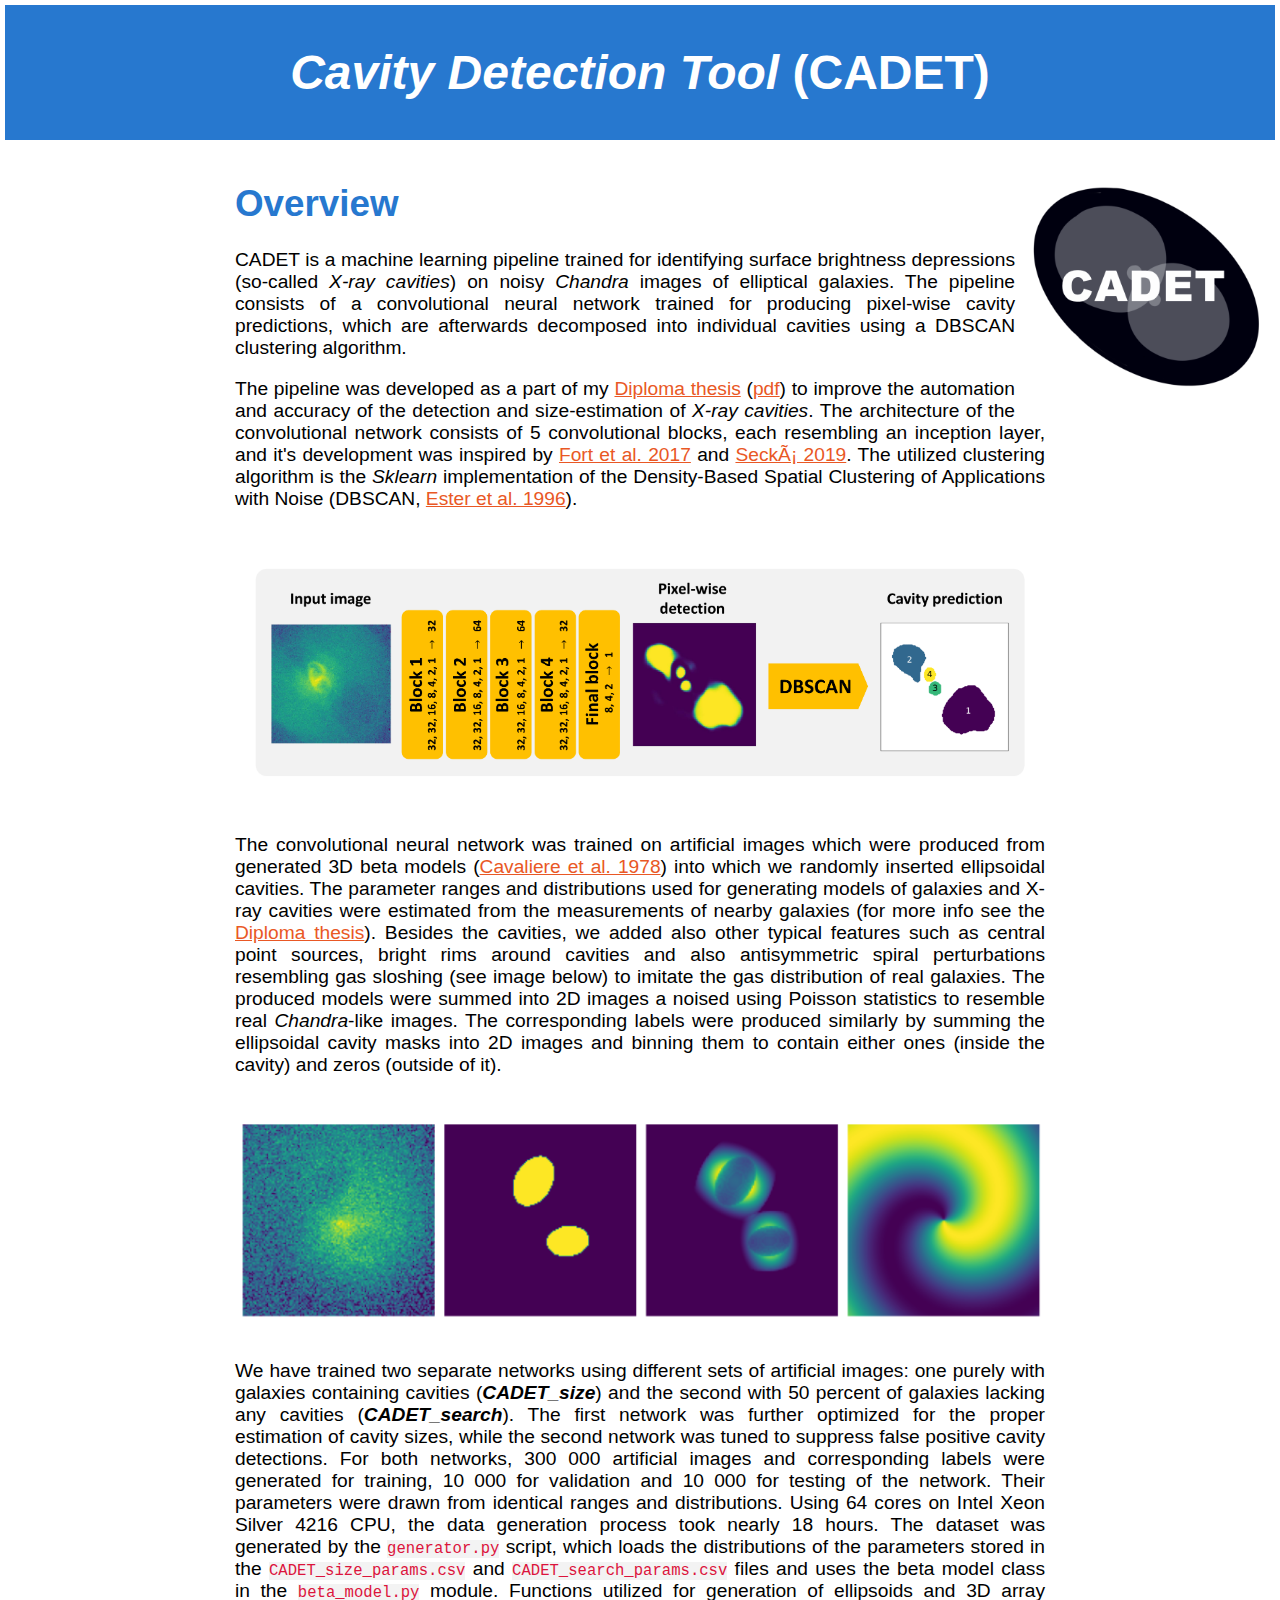
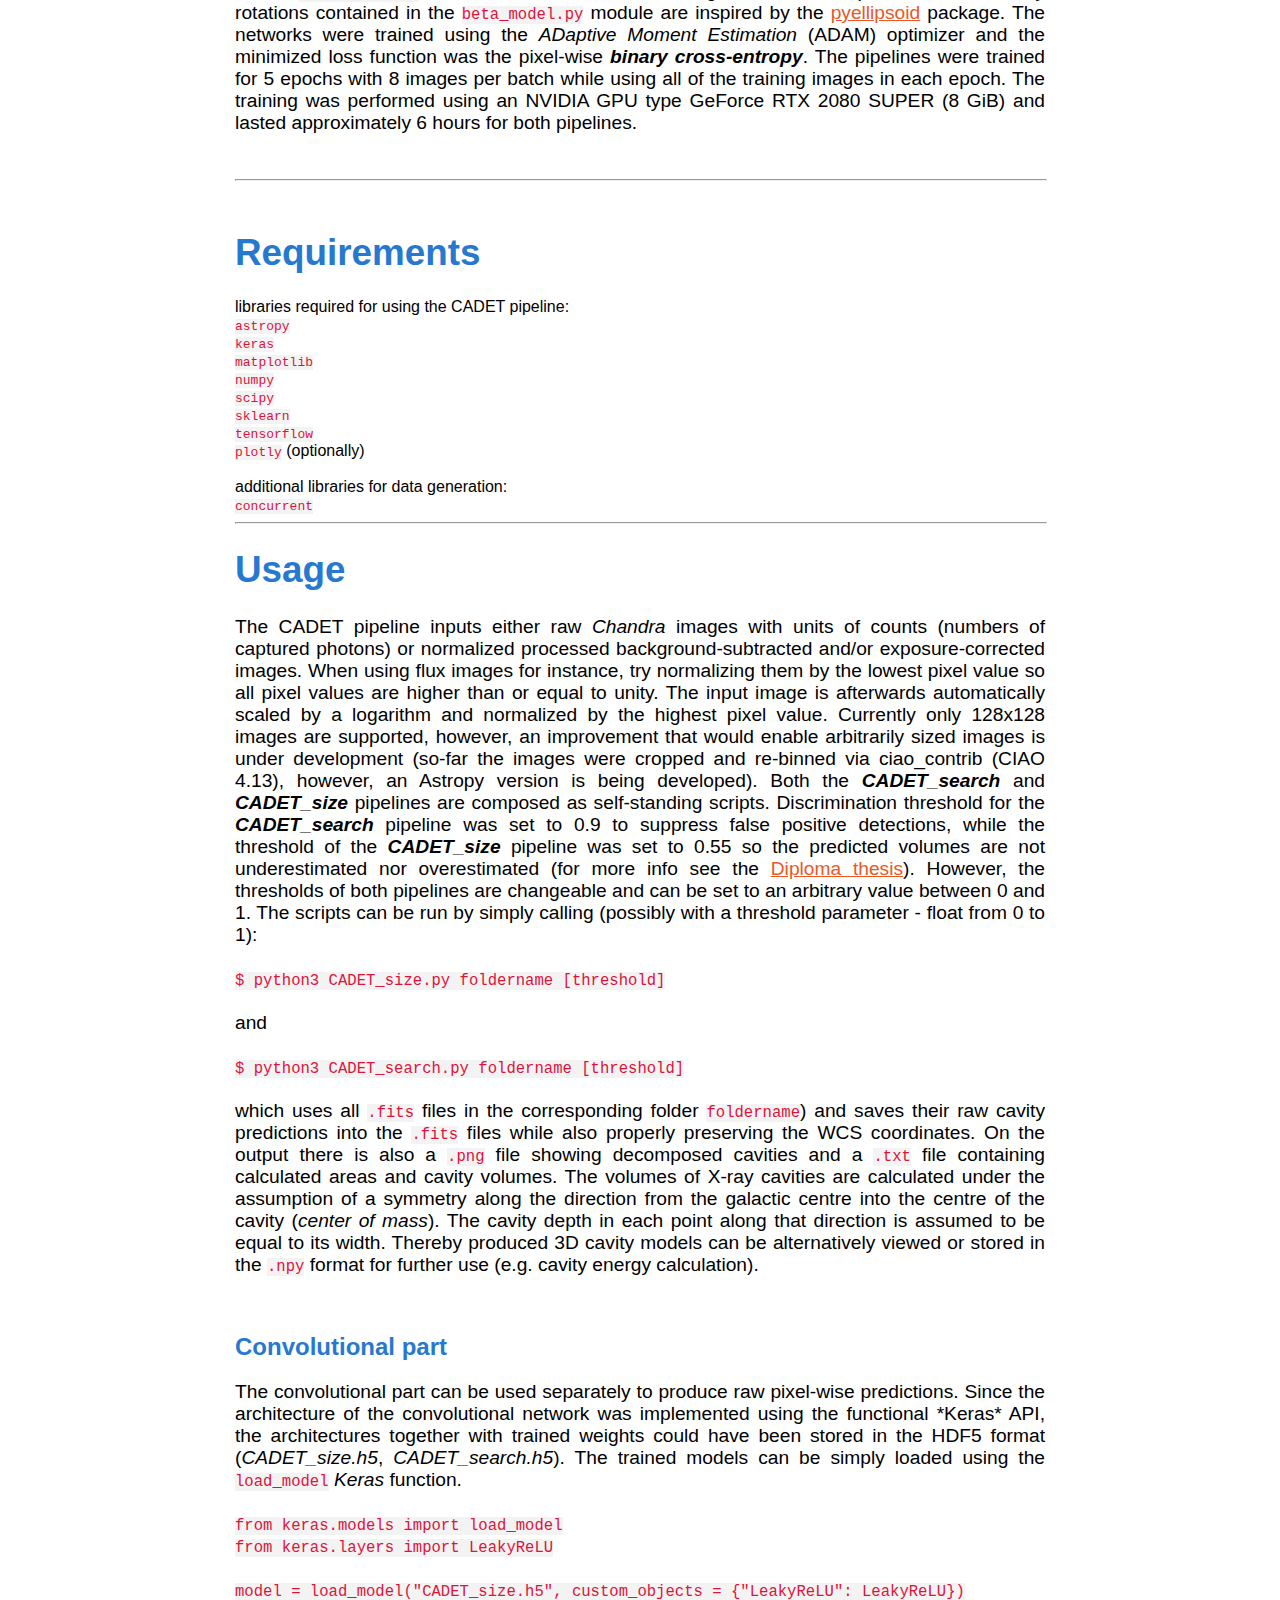
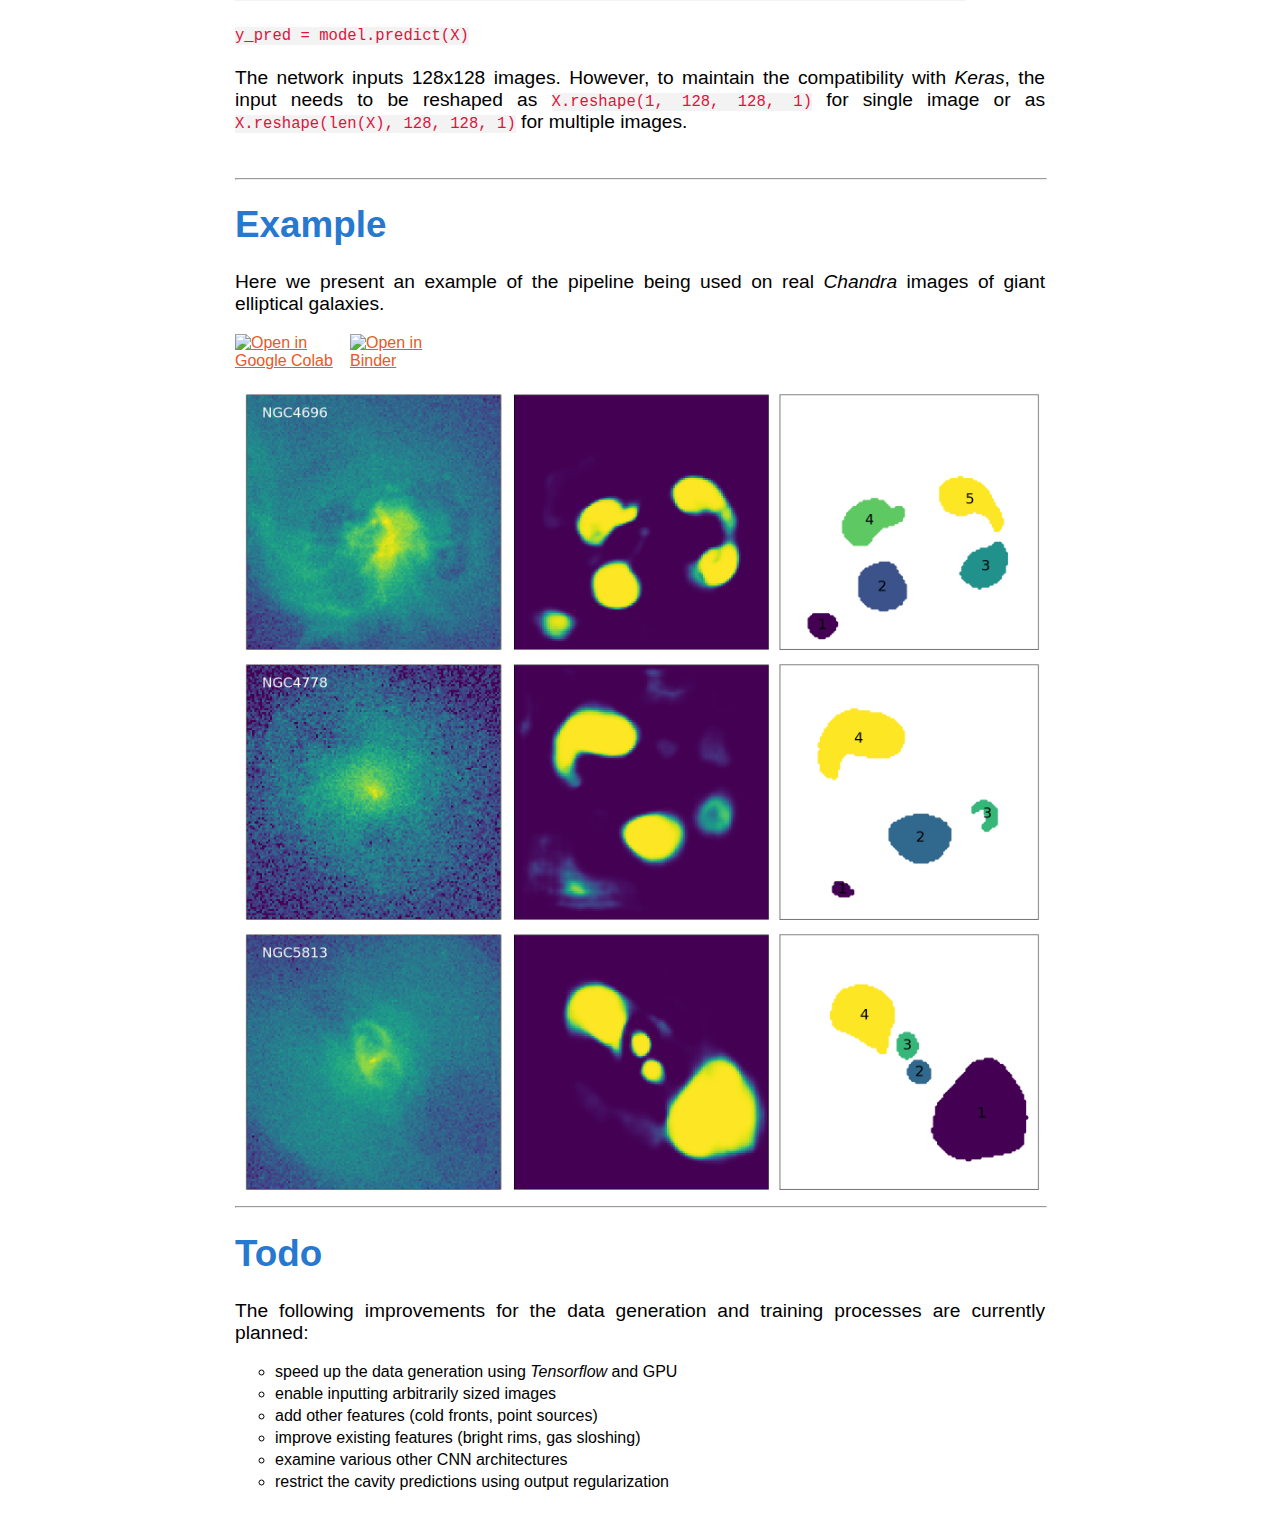
==== docs/index.html @ df302d66 "website" ====
<!DOCTYPE html>
<html lang="cs">
<head>
<link rel="icon" href="figures/logo.png">
<!-- <meta http-equiv="Content-Type" content="text/html; charset=UTF-8"> -->
<title>CADET</title>
</head>


<body>
<link rel="stylesheet" href="styles.css">

<header><em>Cavity Detection Tool</em> (CADET)</header>

<br style="margin: -20px 0;">
<img src="figures/CADET.png" style="float: right; width: 260px;">

<main>

<section>

<h1>Overview</h1>

<p>
CADET is a machine learning pipeline trained for identifying surface 
brightness depressions (so-called <em>X-ray cavities</em>) on noisy <em>Chandra</em> 
images of elliptical galaxies. The pipeline consists of a convolutional 
neural network trained for producing pixel-wise cavity predictions, 
which are afterwards decomposed into individual cavities using a DBSCAN 
clustering algorithm.
</p>

<p>
The pipeline was developed as a part of my 
<a target="_blank" href="https://is.muni.cz/th/x68od/?lang=en">Diploma thesis</a> 
(<a href="/pdfs/diploma_thesis.pdf">pdf</a>) to improve the automation 
and accuracy of the detection and size-estimation of <em>X-ray cavities</em>. 
The architecture of the convolutional network consists of 5 convolutional 
blocks, each resembling an inception layer, and it's development was 
inspired by <a target="_blank" href="https://ui.adsabs.harvard.edu/abs/2017arXiv171200523F/abstract">Fort et al. 2017</a> 
and <a target="_blank" href="https://is.muni.cz/th/rnxoz/?lang=en;fakulta=1411">Secká 2019</a>. 
The utilized clustering algorithm is the <em>Sklearn</em> implementation of the 
Density-Based Spatial Clustering of Applications with Noise (DBSCAN, 
<a target="_blank" href="https://citeseerx.ist.psu.edu/viewdoc/summary?doi=10.1.1.121.9220">Ester et al. 1996</a>).
</p>

<br>

<img src="figures/architecture.png" title="Architecture of the CADET pipeline" style="width: 100%;">

<br>

<p>
The convolutional neural network was trained on artificial images which were 
produced from generated 3D beta models 
(<a target="_blank" href="https://ui.adsabs.harvard.edu/abs/1978A%26A....70..677C/abstract">Cavaliere et al. 1978</a>) 
into which we randomly inserted ellipsoidal cavities. The parameter ranges and 
distributions used for generating models of galaxies and X-ray cavities were 
estimated from the measurements of nearby galaxies (for more info see the 
<a target="_blank" href="https://github.com/tomasplsek/CADET/blob/main/pdfs/diploma_thesis.pdf">Diploma thesis</a>). 
Besides the cavities, we added also other typical features such as central point sources, 
bright rims around cavities and also antisymmetric spiral perturbations resembling gas 
sloshing (see image below) to imitate the gas distribution of real galaxies. The produced models were summed 
into 2D images a noised using Poisson statistics to resemble real <em>Chandra</em>-like images. 
The corresponding labels were produced similarly by summing the ellipsoidal cavity masks 
into 2D images and binning them to contain either ones (inside the cavity) and zeros (outside of it).
</p>

<br>

<img src="figures/artificial.png" title="Artificial data" style="width: 100%;">

<br>

<p>
We have trained two separate networks using different sets of artificial images:
one purely with galaxies containing cavities (<b><em>CADET_size</em></b>) and the second with
50 percent of galaxies lacking any cavities (<b><em>CADET_search</em></b>). The first network
was further optimized for the proper estimation of cavity sizes, while the second network
was tuned to suppress false positive cavity detections. For both networks, 300 000
artificial images and corresponding labels were generated for training, 10 000 for
validation and 10 000 for testing of the network. Their parameters were drawn from
identical ranges and distributions. Using 64 cores on Intel Xeon Silver 4216 CPU, 
the data generation process took nearly 18 hours. The dataset was generated by the
<code>generator.py</code> script, which loads the distributions of the parameters stored in 
the <code>CADET_size_params.csv</code> and <code>CADET_search_params.csv</code> files and uses the beta
model class in the <code>beta_model.py</code> module. Functions utilized for generation of 
ellipsoids and 3D array rotations contained in the <code>beta_model.py</code> module are inspired 
by the <a target="_blank" href="https://pypi.org/project/pyellipsoid/">pyellipsoid</a> package. 
The networks were trained using the <em>ADaptive Moment Estimation</em> (ADAM) optimizer 
and the minimized loss function was the pixel-wise <b><em>binary cross-entropy</em></b>. 
The pipelines were trained for 5 epochs with 8 images per batch while using all of 
the training images in each epoch. The training was performed using an NVIDIA GPU 
type GeForce RTX 2080 SUPER (8 GiB) and lasted approximately 6 hours for both pipelines.
</p>

<br>

<hr>

<br>

<h1>Requirements</h1>

libraries required for using the CADET pipeline:<br>
<code>astropy</code><br>
<code>keras</code><br>
<code>matplotlib</code><br>
<code>numpy</code><br>
<code>scipy</code><br>
<code>sklearn</code><br>
<code>tensorflow</code><br>
<code>plotly</code> (optionally)<br><br>

additional libraries for data generation:<br>
<code>concurrent</code>

<hr>

<h1>Usage</h1>

<p>The CADET pipeline inputs either raw <em>Chandra</em> images with units of counts 
(numbers of captured photons) or normalized processed background-subtracted 
and/or exposure-corrected images. When using flux images for instance, try 
normalizing them by the lowest pixel value so all pixel values are higher 
than or equal to unity. The input image is afterwards automatically scaled 
by a logarithm and normalized by the highest pixel value. Currently only 
128x128 images are supported, however, an improvement that would enable 
arbitrarily sized images is under development (so-far the images were cropped 
and re-binned via ciao_contrib (CIAO 4.13), however, an Astropy version is being developed).
Both the <b><em>CADET_search</em></b> and <b><em>CADET_size</em></b> pipelines 
are composed as self-standing scripts. Discrimination threshold for the <b><em>CADET_search</em></b> 
pipeline was set to 0.9 to suppress false positive detections, while the threshold of the 
<b><em>CADET_size</em></b> pipeline was set to 0.55 so the predicted volumes are not underestimated 
nor overestimated (for more info see the <a target="_blank" href="https://github.com/tomasplsek/CADET/blob/main/pdfs/diploma_thesis.pdf">Diploma thesis</a>). 
However, the thresholds of both pipelines are changeable and can be set to an arbitrary value between 0 and 1.
The scripts can be run by simply calling (possibly with a threshold parameter - float from 0 to 1):

<br><br>

<code>$ python3 CADET_size.py foldername [threshold]</code>

<br><br>

and

<br><br>

<code>$ python3 CADET_search.py foldername [threshold]</code>

<br><br>

which uses all <code>.fits</code> files in the corresponding folder 
<code>foldername</code>) and saves their raw cavity predictions into the
<code> .fits</code> files while also properly preserving the WCS coordinates. 
On the output there is also a <code>.png</code> file showing decomposed 
cavities and a <code>.txt</code> file containing calculated areas and cavity volumes.
The volumes of X-ray cavities are calculated under the assumption of a 
symmetry along the direction from the galactic centre into the centre of 
the cavity (<em>center of mass</em>). The cavity depth in each point along 
that direction is assumed to be equal to its width. Thereby produced 3D 
cavity models can be alternatively viewed or stored in the <code>.npy</code> 
format for further use (e.g. cavity energy calculation).</p>

<br>

<h2>Convolutional part</h2>

<p>
The convolutional part can be used separately to produce raw pixel-wise predictions. 
Since the architecture of the convolutional network was implemented using the 
functional *Keras* API, the architectures together with trained weights could 
have been stored in the HDF5 format (<em>CADET_size.h5</em>, <em>CADET_search.h5</em>). 
The trained models can be simply loaded using the <code>load_model</code> <em>Keras</em> function.

<br><br>
<code>
from keras.models import load_model<br>
from keras.layers import LeakyReLU<br>
<br>
model = load_model("CADET_size.h5", custom_objects = {"LeakyReLU": LeakyReLU})<br>
<br>
y_pred = model.predict(X)
</code>
<br><br>

The network inputs 128x128 images. However, to maintain the compatibility with <em>Keras</em>, 
the input needs to be reshaped as <code>X.reshape(1, 128, 128, 1)</code> for single image or as 
<code>X.reshape(len(X), 128, 128, 1)</code> for multiple images.
</p>

<br>

<hr>

<h1>Example</h1>

<p>
Here we present an example of the pipeline being used on real <em>Chandra</em> images of giant elliptical galaxies.
</p>

<!-- [![Colab](https://colab.research.google.com/assets/colab-badge.svg)](https://colab.research.google.com/github/tomasplsek/CADET/blob/main/CADET_example_colab.ipynb) [![Binder](https://mybinder.org/badge_logo.svg)](https://mybinder.org/v2/gh/tomasplsek/CADET/HEAD?filepath=CADET_example_binder.ipynb) -->

<div class="row">
    <div class="column">
        <a target="_blank" href="https://colab.research.google.com/github/tomasplsek/CADET/blob/main/CADET_example_colab.ipynb">
        <img src="https://colab.research.google.com/assets/colab-badge.svg" title="Open in Google Colab" style="width: 110px; padding-right: 5px;"></a> 
    </div>
    <div class="column">
        <a target="_blank" href="https://mybinder.org/v2/gh/tomasplsek/CADET/HEAD?filepath=CADET_example_binder.ipynb">
        <img src="https://mybinder.org/badge_logo.svg" title="Open in Binder" style="width: 102px;"></a>    
    </div>
</div>

<br>
<img src="figures/NGC4696_CADET_size.png" title="Example of CADET utilization for NGC4696" style="width: 100%;">
<img src="figures/NGC4778_CADET_size.png" title="Example of CADET utilization for NGC4778" style="width: 100%;">
<img src="figures/NGC5813_CADET_size.png" title="Example of CADET utilization for NGC5813" style="width: 100%;">

<hr>

<h1>Todo</h1>

<p>
The following improvements for the data generation and training processes 
are currently planned:

<ul style="list-style-type:circle;">
<li>speed up the data generation using <em>Tensorflow</em> and GPU</li>
<li>enable inputting arbitrarily sized images</li>
<li>add other features (cold fronts, point sources)</li>
<li>improve existing features (bright rims, gas sloshing)</li>
<li>examine various other CNN architectures</li>
<li>restrict the cavity predictions using output regularization</li>
</ul> 
</p>

</section>

</main>

</body>
---- docs/styles.css ----
header {
  color:white;
  background-color:rgb(39, 120, 207);
  font-family: arial, sans-serif;
  font-size: 300%;
  text-align: center;
  margin-left: 0px;
  margin-right: 0px;
  padding-top: 40px;
  padding-bottom: 40px;
  font-weight: bold;
}

body {
  /* width: 800px; */
  margin: auto;
  background-color:white;
  padding: 5px;
  font-family: arial, sans-serif
}

main {
  margin: auto;
  width: 850px;
  background-color:white;
  border-radius: 15px;
  /* text-align: right; */
}

img {
  display: block;
  margin-left: auto;
  margin-right: auto;
  width: 100%;
}

code {
    /* font-family: Consolas,"courier new"; */
    color: crimson;
    background-color: rgba(97, 97, 97, 0.075);
    /* padding: 3px; */
    font-size: 100%;
  }

address {
  font-style: normal;
}

button {
  padding: 0px;
}

li {
  color: "black";
  padding-bottom: 4px;
}

h1 {
  color:rgb(39, 120, 207);
  font-size: 230%;
}

h2 {
  color:rgb(39, 120, 207);
}

h3 {
  color:rgb(39, 120, 207);
}

h4 {
  color:rgb(39, 120, 207);
}

p {
  text-indent: 0px;
  color:black;
  font-size:120%;
  text-align: justify;
  /* margin-right: 20px; */
  /* margin-left: 20px; */
}

section {
  margin-right: 20px;
  margin-left: 20px;
}

#shortbr{
  display: block;
  margin: 5px 0;
}

#minusbr{
  display: block;
  margin: -3px 0;
}

.column {
    float: left;
}
  
  /* Clearfix (clear floats) */
.row::after {
    content: "";
    clear: both;
    display: table;
}

hr {
  color:white;
  border-style:inset;
  border-width:1px;
  width:100%
}

a:link, a:visited {
  color:rgb(233, 88, 37)
}

a:hover {
  color:red
}
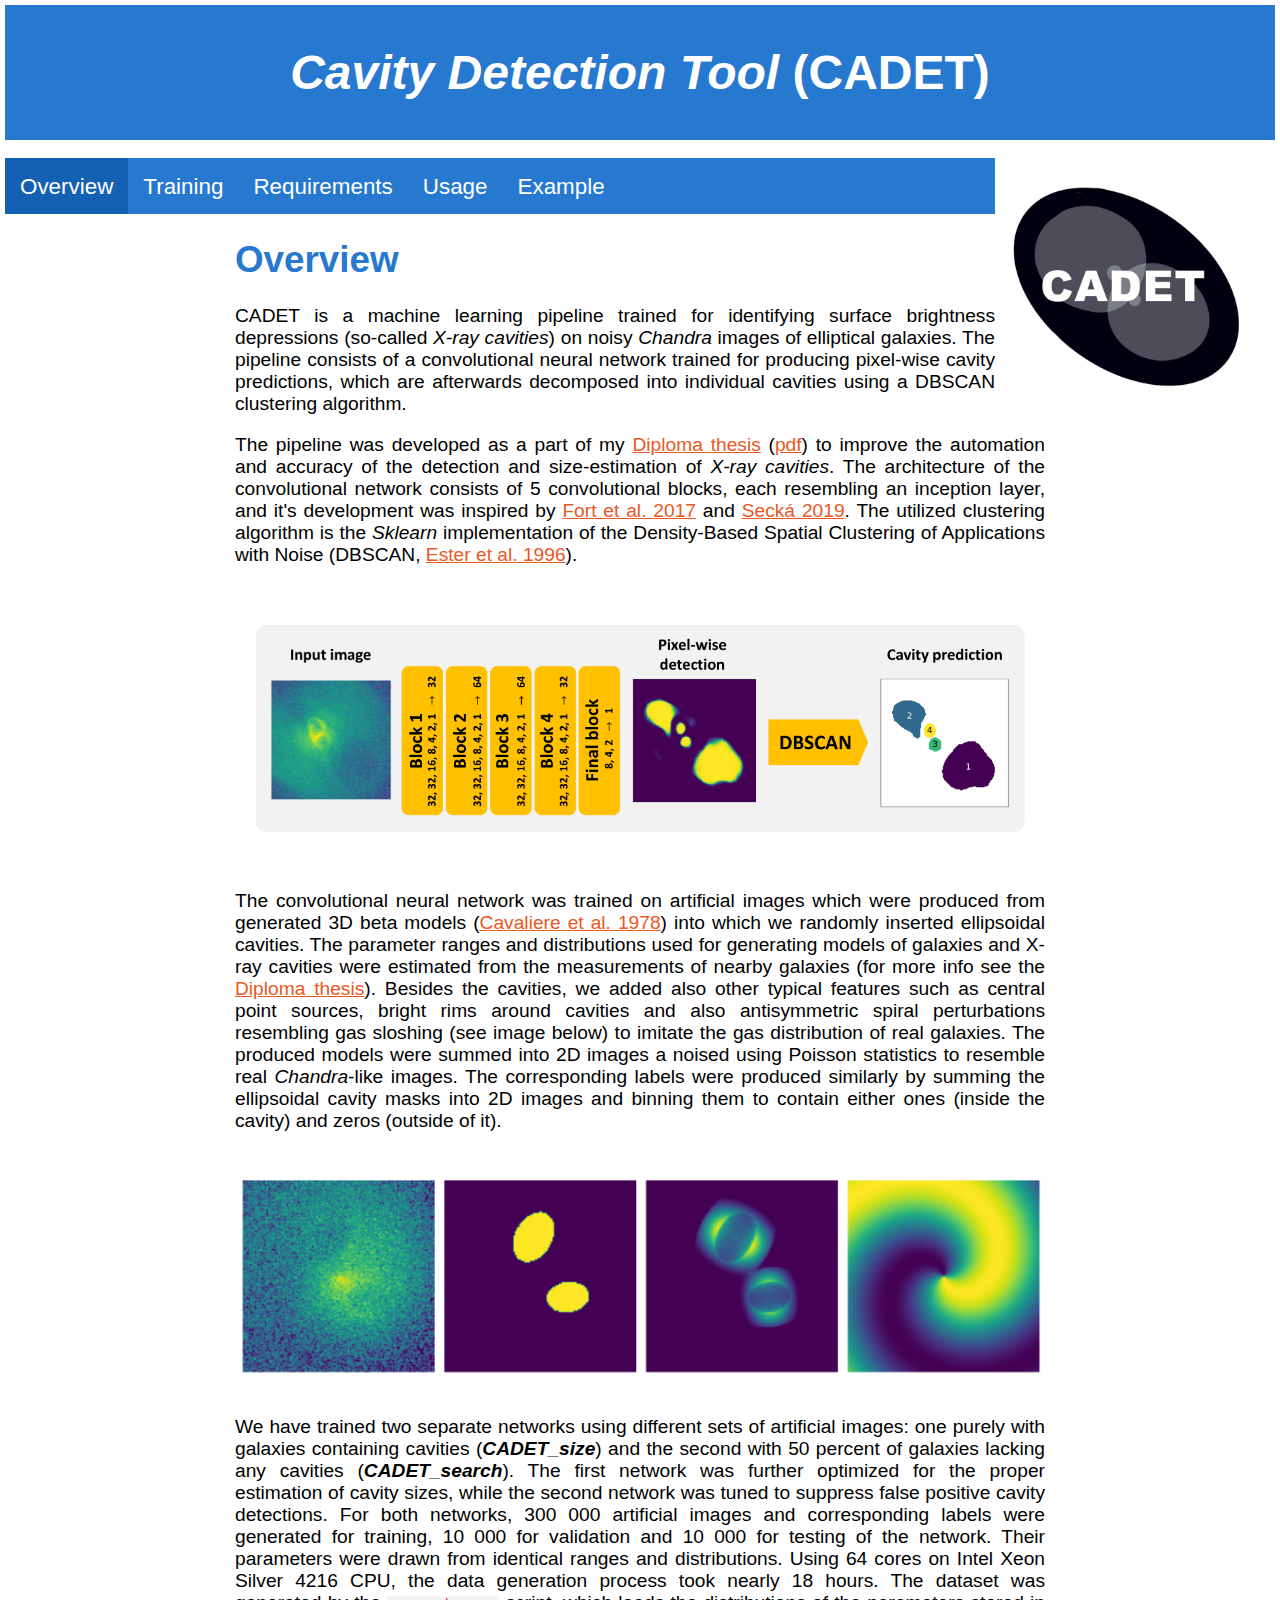
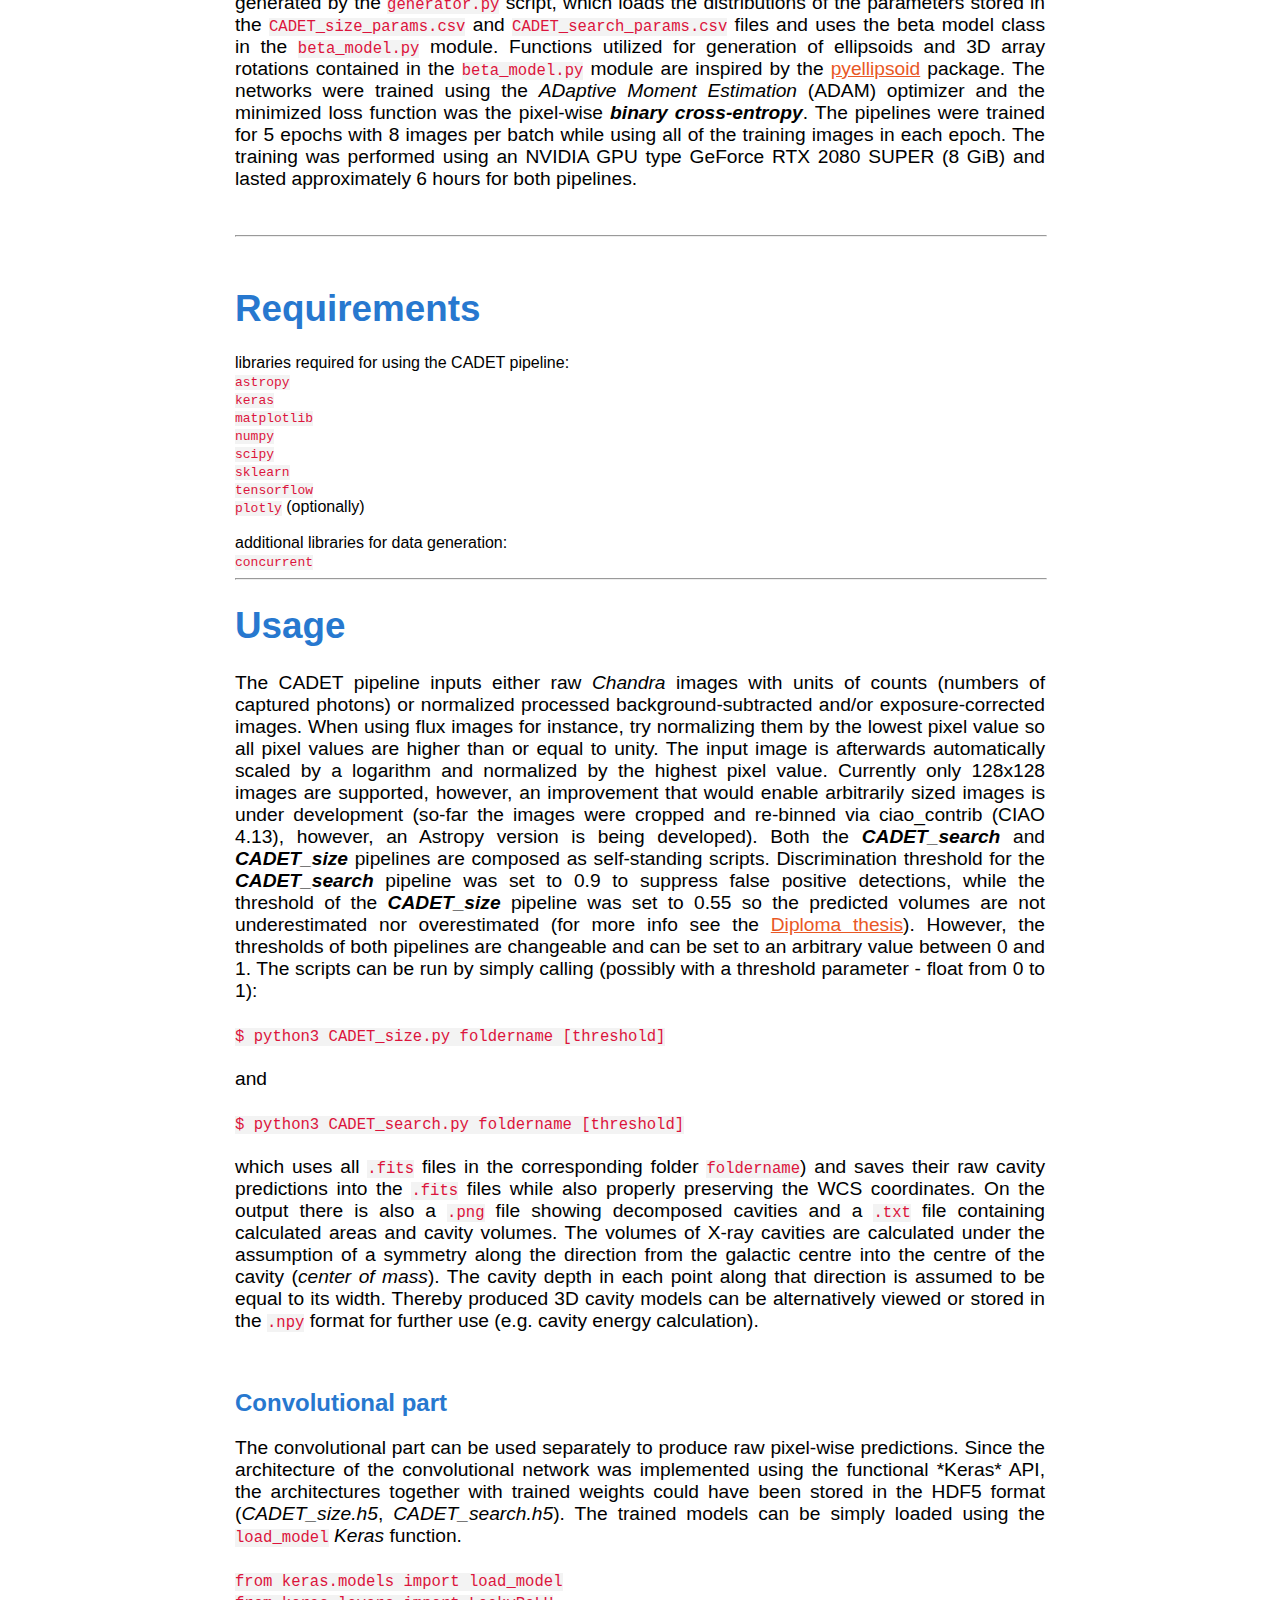
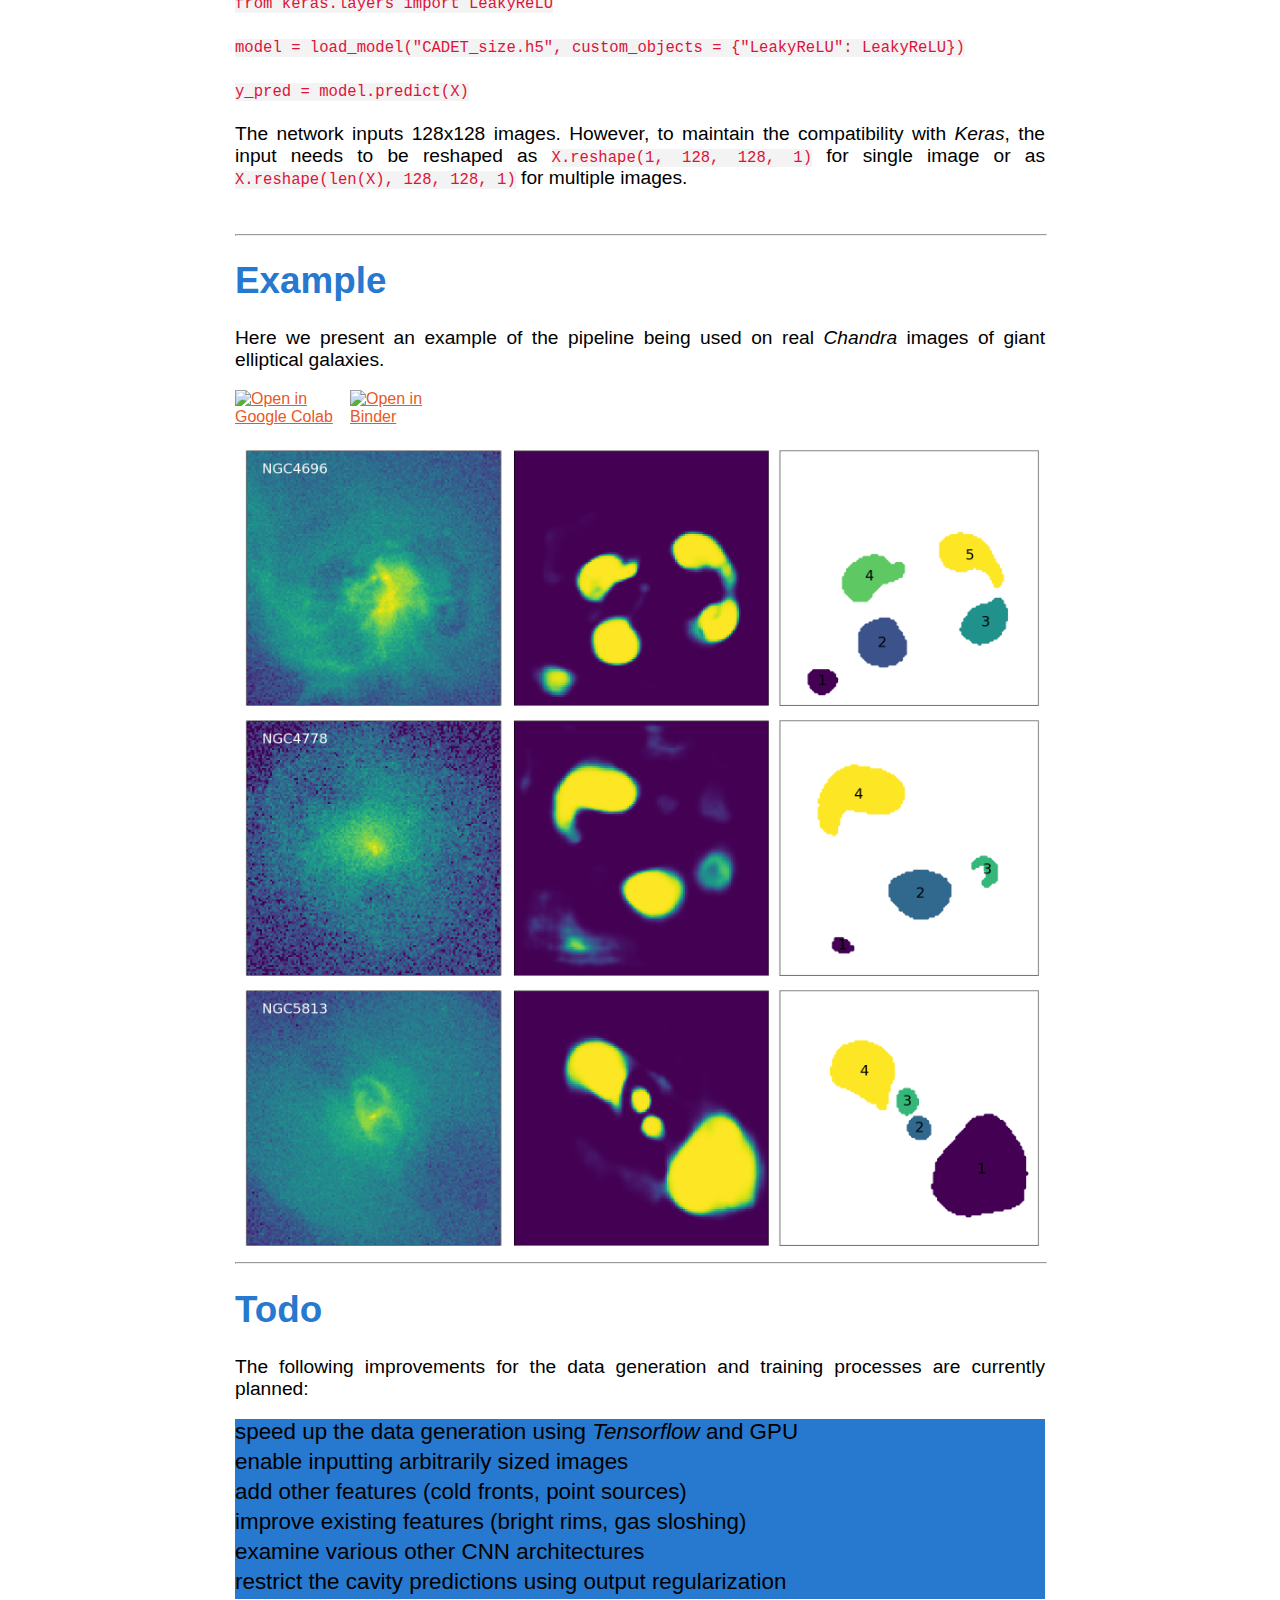
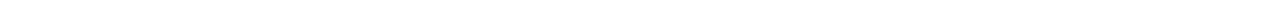
==== commit 0d44fab5: "website" ====
--- a/docs/index.html
+++ b/docs/index.html
@@ -1,11 +1,10 @@
 <!DOCTYPE html>
-<html lang="cs">
+<html lang="en">
 <head>
+<title>CADET</title>
 <link rel="icon" href="figures/logo.png">
-<!-- <meta http-equiv="Content-Type" content="text/html; charset=UTF-8"> -->
-<title>CADET</title>
+<meta http-equiv="Content-Type" content="text/html; charset=UTF-8">
 </head>
-
 
 <body>
 <link rel="stylesheet" href="styles.css">
@@ -13,7 +12,17 @@
 <header><em>Cavity Detection Tool</em> (CADET)</header>
 
 <br style="margin: -20px 0;">
-<img src="figures/CADET.png" style="float: right; width: 260px;">
+<img src="figures/CADET.png" style="float: right; width: 260px; padding-right: 20px;">
+
+<nav>
+<ul>
+<li style="background-color: rgb(20, 97, 179);"><a id="menu" href="index.html">Overview</a></li>
+<li><a id="menu" href="training.html">Training</a></li>
+<li><a id="menu" href="requirements.html">Requirements</a></li>
+<li><a id="menu" href="usage.html">Usage</a></li>
+<li><a id="menu" href="example.html">Example</a></li>
+</ul>
+</nav>
 
 <main>
 
--- a/docs/styles.css
+++ b/docs/styles.css
@@ -120,4 +120,38 @@
 
 a:hover {
   color:red
+}
+
+#menu {
+  color: white;
+  text-decoration: none;
+}
+
+ul {
+  list-style-type: none;
+  margin: auto;
+  padding: 0;
+  overflow: hidden;
+  background-color: rgb(39, 120, 207);
+}
+
+li {
+  font-size: 140%;
+  /* border: solid 1px black; */
+  float: left;
+}
+
+li a {
+  display: block;
+  color: white;
+  text-align: center;
+  padding-left: 15px;
+  padding-right: 15px;
+  padding-top: 16px;
+  padding-bottom: 10px;
+  text-decoration: none;
+}
+
+li a:hover {
+  background-color: rgba(250, 250, 250, 0.3);
 }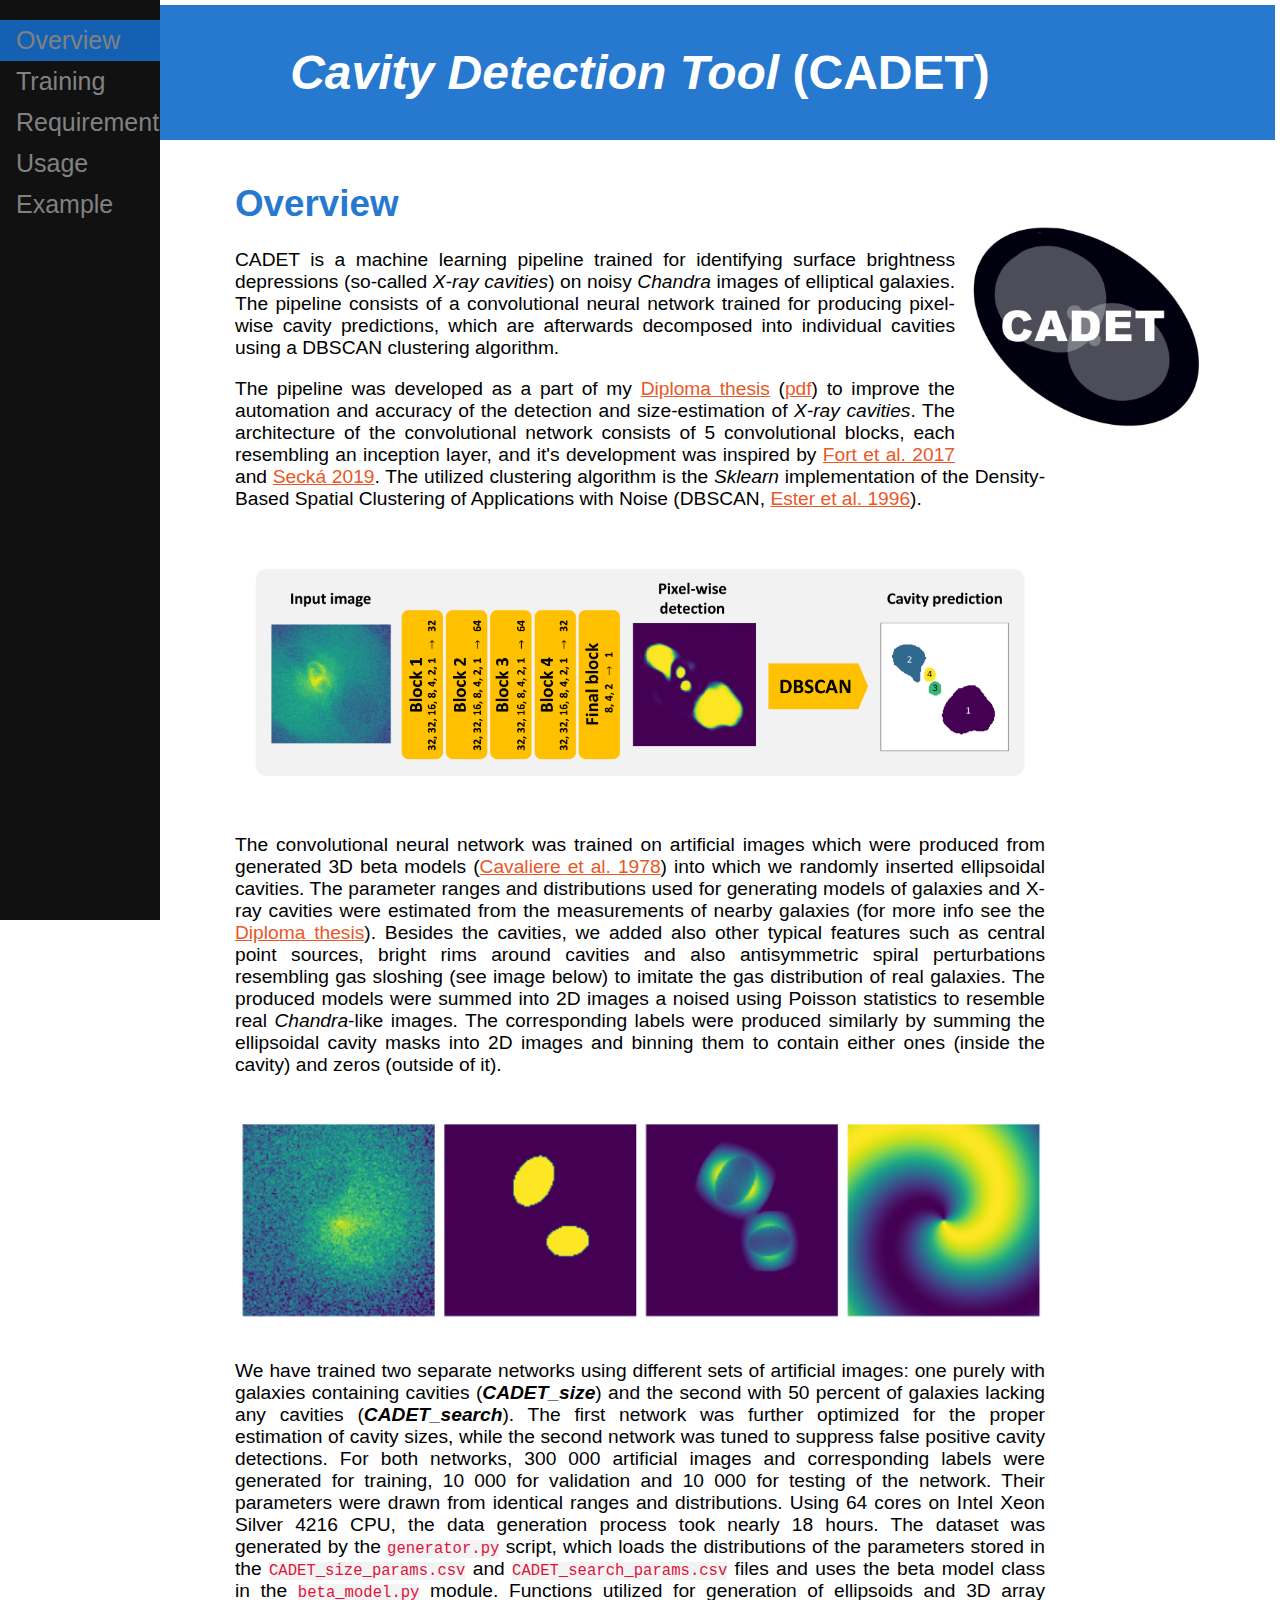
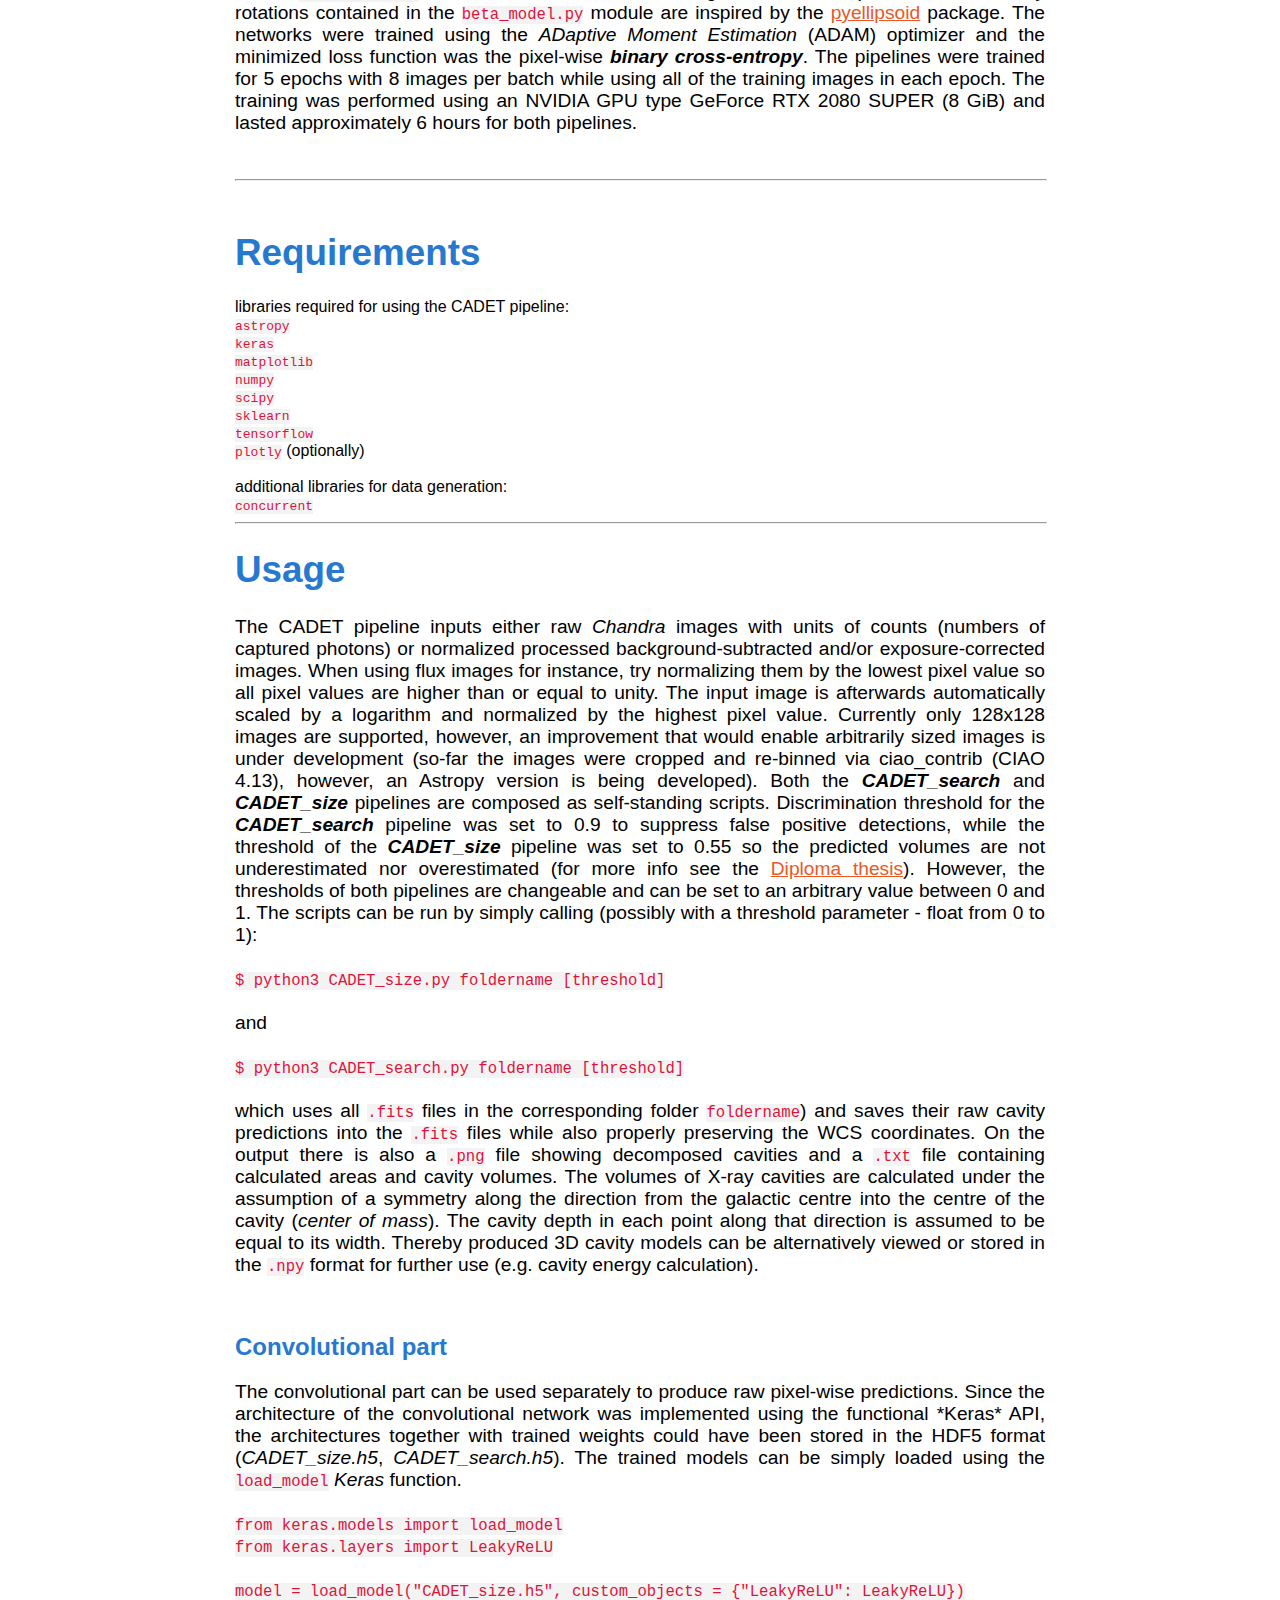
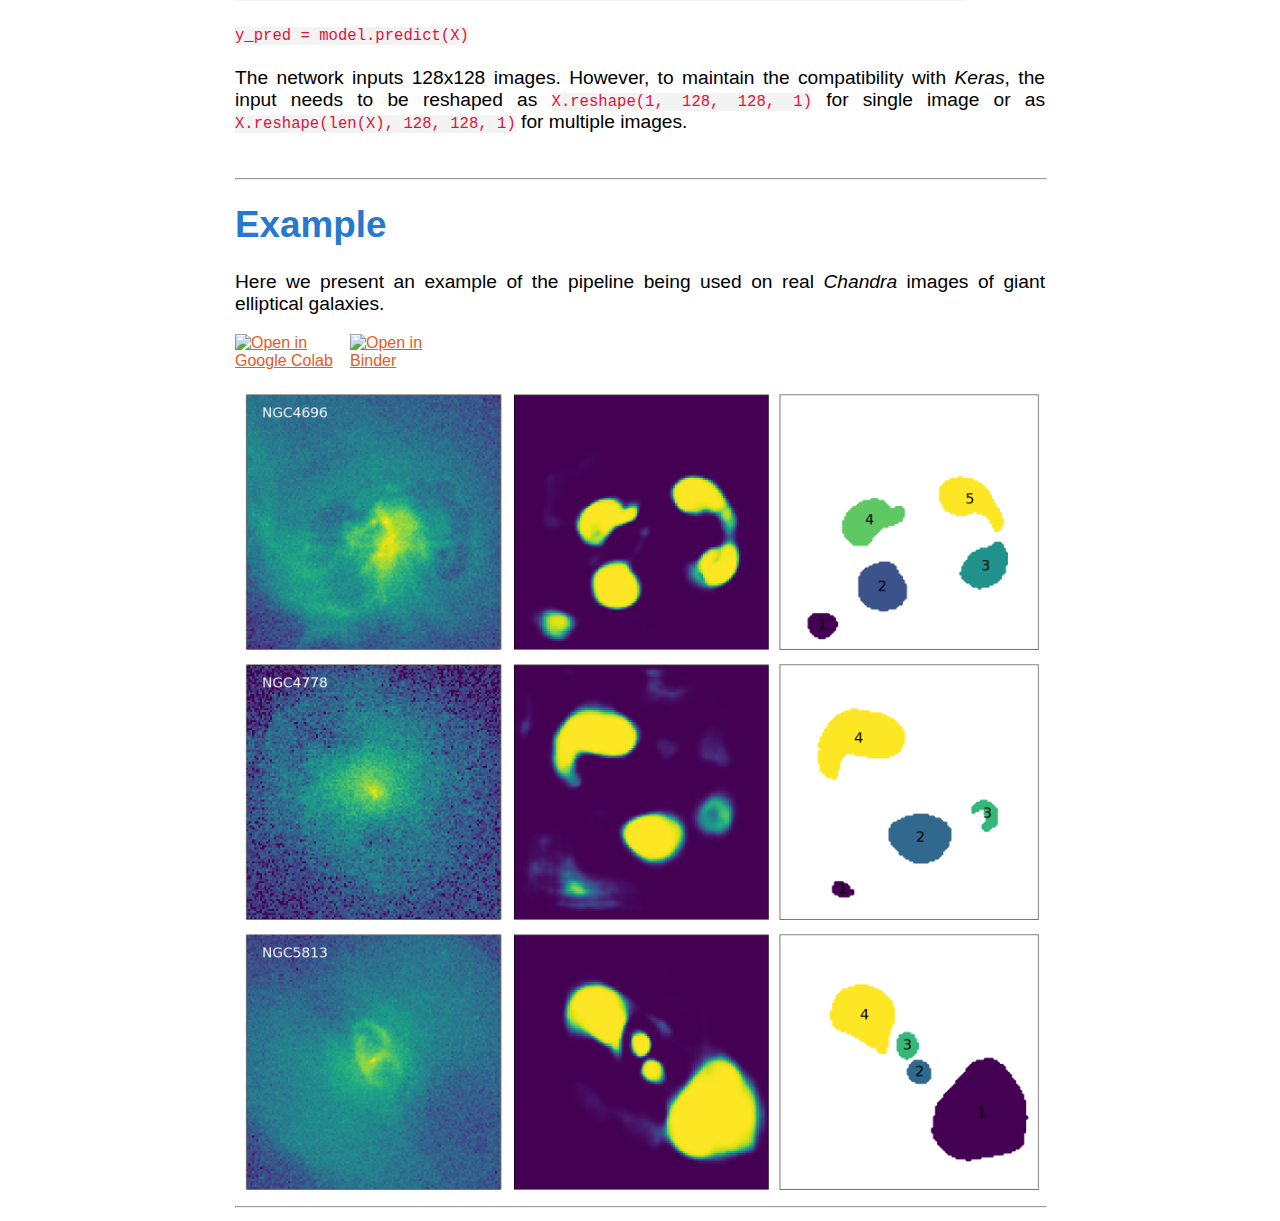
==== commit ca423698: "website" ====
--- a/docs/index.html
+++ b/docs/index.html
@@ -12,16 +12,14 @@
 <header><em>Cavity Detection Tool</em> (CADET)</header>
 
 <br style="margin: -20px 0;">
-<img src="figures/CADET.png" style="float: right; width: 260px; padding-right: 20px;">
-
-<nav>
-<ul>
-<li style="background-color: rgb(20, 97, 179);"><a id="menu" href="index.html">Overview</a></li>
-<li><a id="menu" href="training.html">Training</a></li>
-<li><a id="menu" href="requirements.html">Requirements</a></li>
-<li><a id="menu" href="usage.html">Usage</a></li>
-<li><a id="menu" href="example.html">Example</a></li>
-</ul>
+<img src="figures/CADET.png" style="float: right; width: 260px; padding-top: 40px; padding-right: 60px;">
+
+<nav class="sidenav">
+<a style="background-color: rgb(20, 97, 179);" id="menu" href="index.html">Overview</a>
+<a id="menu" href="training.html">Training</a>
+<a id="menu" href="requirements.html">Requirements</a>
+<a id="menu" href="usage.html">Usage</a>
+<a id="menu" href="example.html">Example</a>
 </nav>
 
 <main>
@@ -208,8 +206,6 @@
 Here we present an example of the pipeline being used on real <em>Chandra</em> images of giant elliptical galaxies.
 </p>
 
-<!-- [![Colab](https://colab.research.google.com/assets/colab-badge.svg)](https://colab.research.google.com/github/tomasplsek/CADET/blob/main/CADET_example_colab.ipynb) [![Binder](https://mybinder.org/badge_logo.svg)](https://mybinder.org/v2/gh/tomasplsek/CADET/HEAD?filepath=CADET_example_binder.ipynb) -->
-
 <div class="row">
     <div class="column">
         <a target="_blank" href="https://colab.research.google.com/github/tomasplsek/CADET/blob/main/CADET_example_colab.ipynb">
@@ -228,22 +224,6 @@
 
 <hr>
 
-<h1>Todo</h1>
-
-<p>
-The following improvements for the data generation and training processes 
-are currently planned:
-
-<ul style="list-style-type:circle;">
-<li>speed up the data generation using <em>Tensorflow</em> and GPU</li>
-<li>enable inputting arbitrarily sized images</li>
-<li>add other features (cold fronts, point sources)</li>
-<li>improve existing features (bright rims, gas sloshing)</li>
-<li>examine various other CNN architectures</li>
-<li>restrict the cavity predictions using output regularization</li>
-</ul> 
-</p>
-
 </section>
 
 </main>
--- a/docs/styles.css
+++ b/docs/styles.css
@@ -122,36 +122,28 @@
   color:red
 }
 
-#menu {
-  color: white;
-  text-decoration: none;
+.sidenav {
+  height: 100%; /* Full-height: remove this if you want "auto" height */
+  width: 160px; /* Set the width of the sidebar */
+  position: fixed; /* Fixed Sidebar (stay in place on scroll) */
+  z-index: 1; /* Stay on top */
+  top: 0; /* Stay at the top */
+  left: 0;
+  background-color: #111; /* Black */
+  overflow-x: hidden; /* Disable horizontal scroll */
+  padding-top: 20px;
 }
 
-ul {
-  list-style-type: none;
-  margin: auto;
-  padding: 0;
-  overflow: hidden;
-  background-color: rgb(39, 120, 207);
+/* The navigation menu links */
+.sidenav a {
+  padding: 6px 8px 6px 16px;
+  text-decoration: none;
+  font-size: 25px;
+  color: #818181;
+  display: block;
 }
 
-li {
-  font-size: 140%;
-  /* border: solid 1px black; */
-  float: left;
-}
-
-li a {
-  display: block;
-  color: white;
-  text-align: center;
-  padding-left: 15px;
-  padding-right: 15px;
-  padding-top: 16px;
-  padding-bottom: 10px;
-  text-decoration: none;
-}
-
-li a:hover {
-  background-color: rgba(250, 250, 250, 0.3);
+/* When you mouse over the navigation links, change their color */
+.sidenav a:hover {
+  color: #f1f1f1;
 }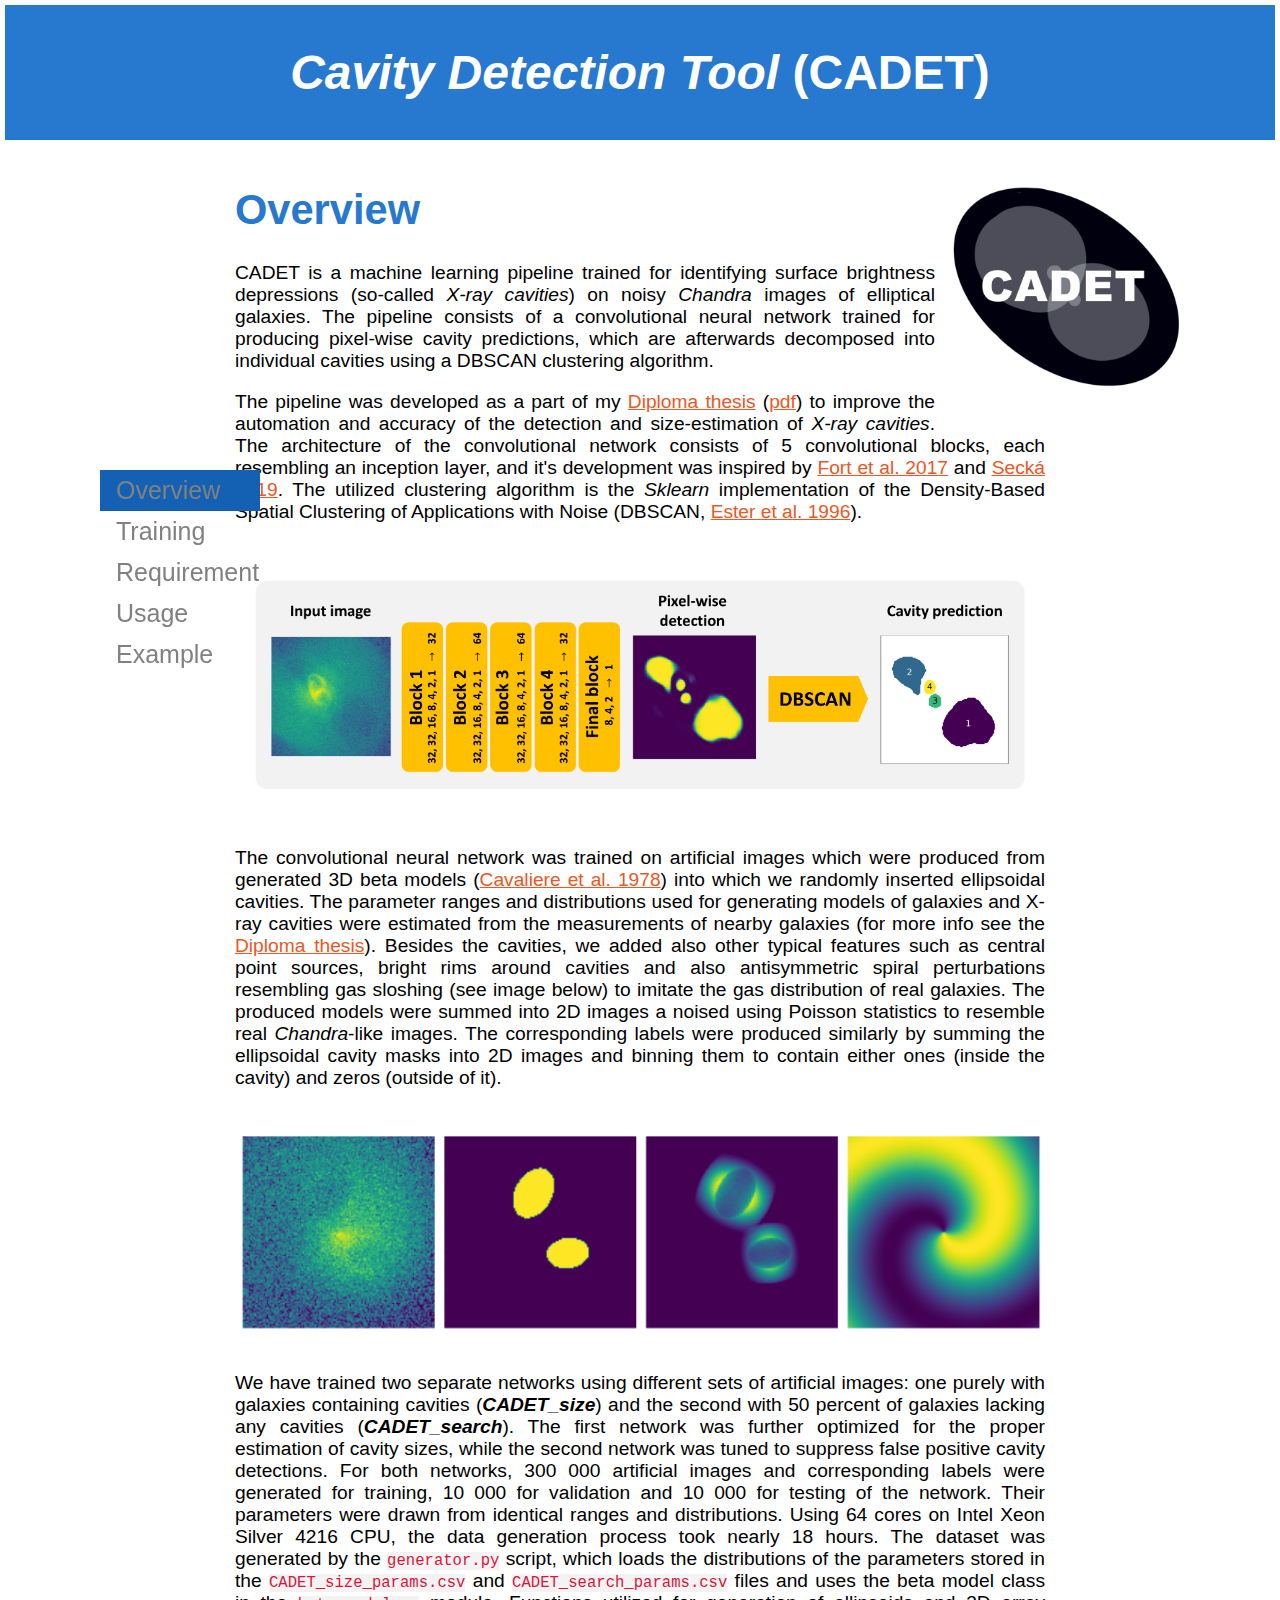
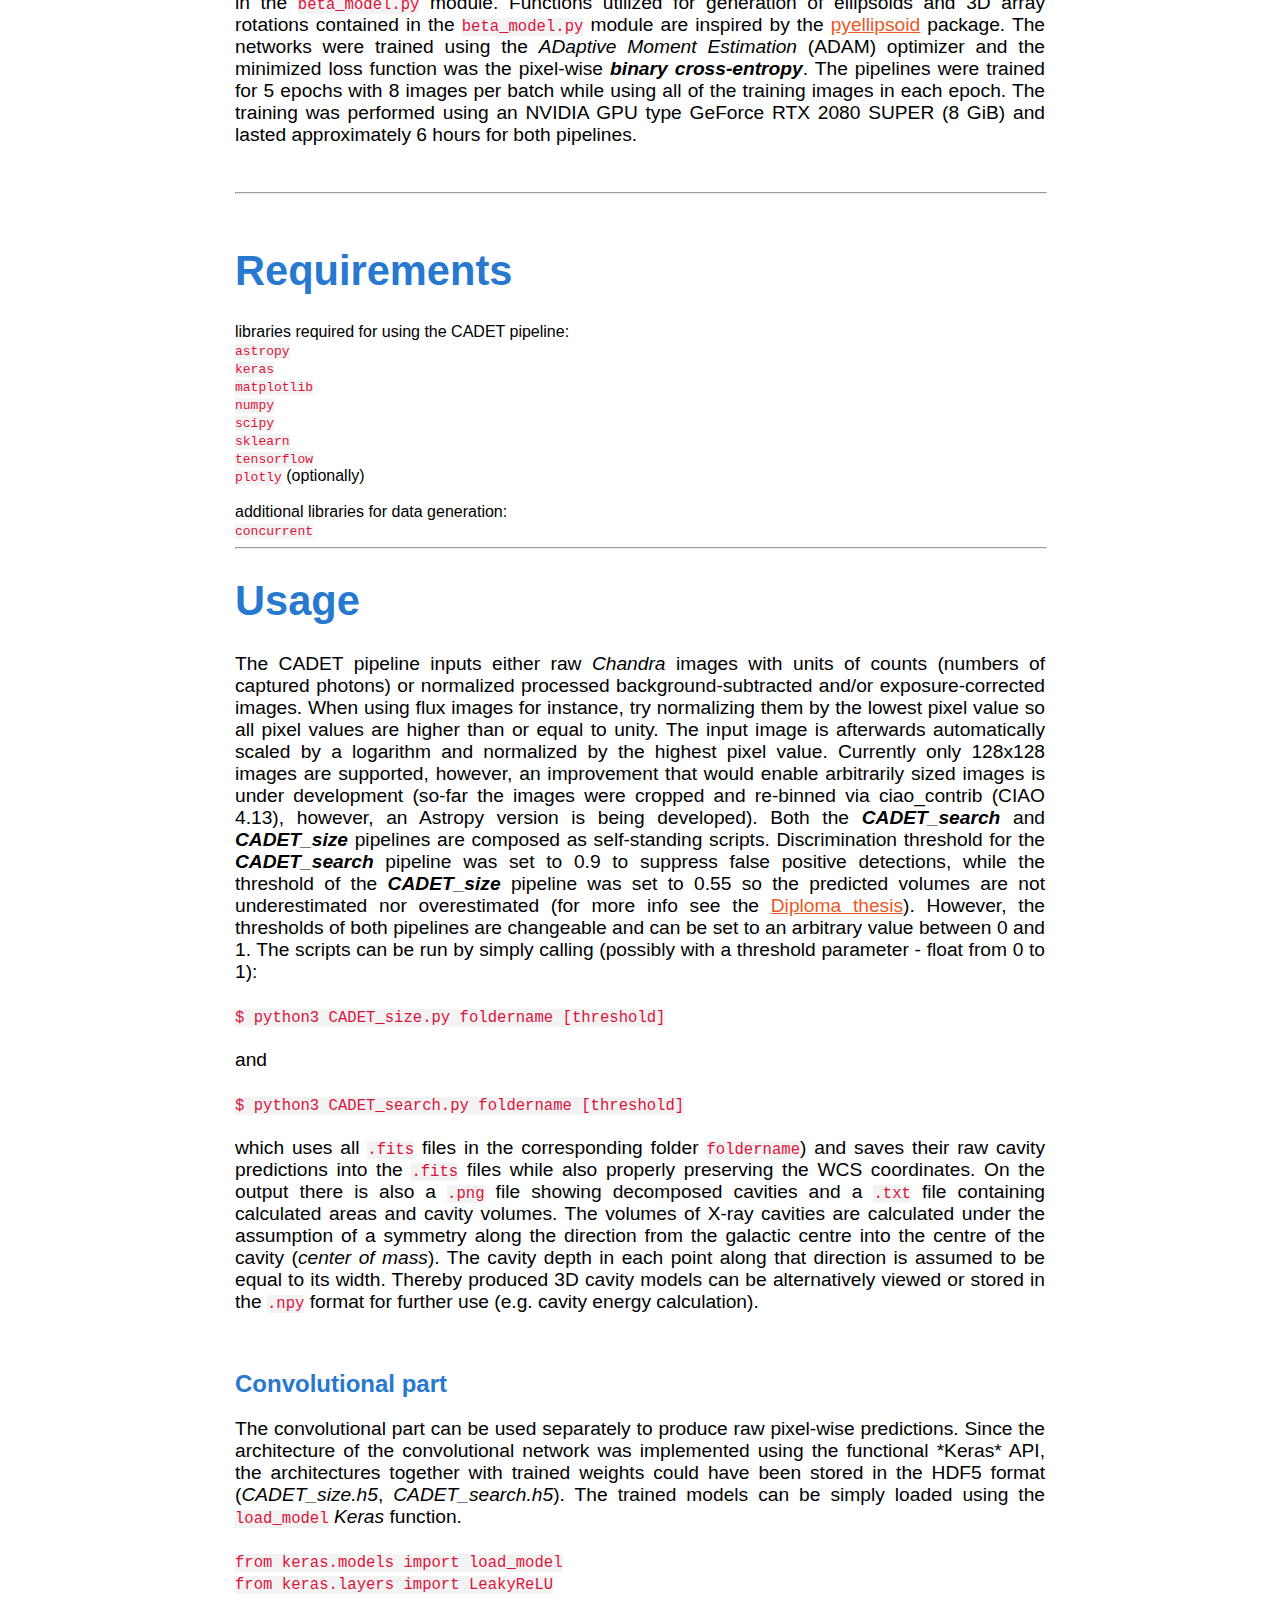
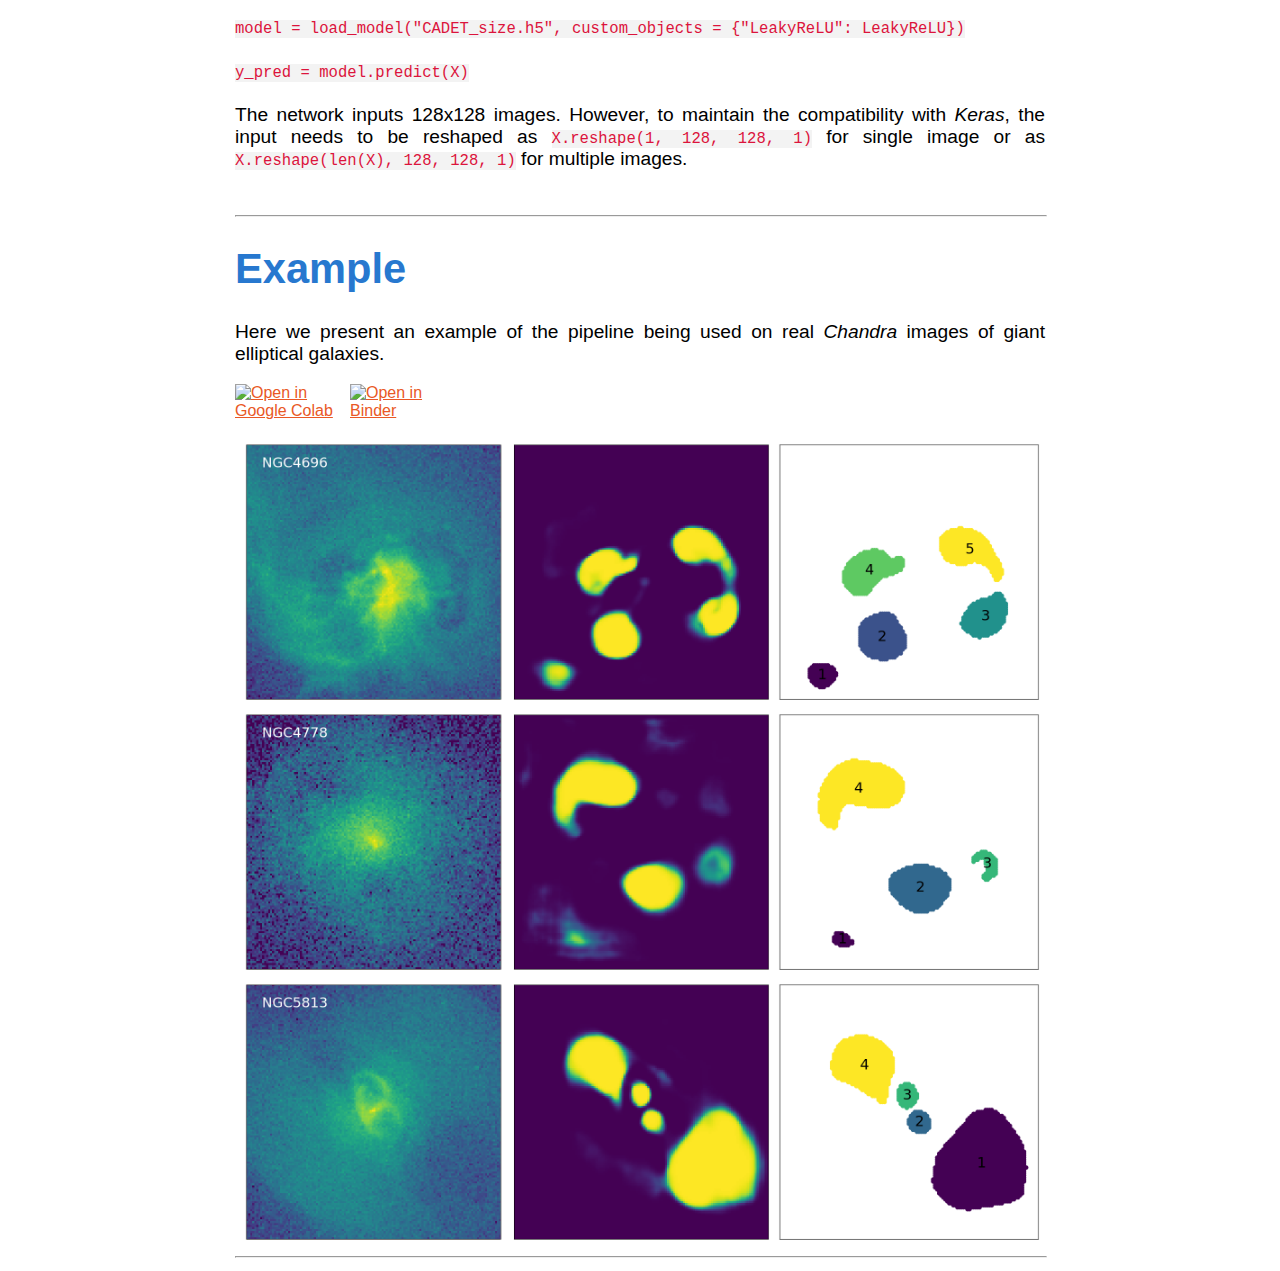
==== commit fef8d434: "website" ====
--- a/docs/index.html
+++ b/docs/index.html
@@ -8,11 +8,12 @@
 
 <body>
 <link rel="stylesheet" href="styles.css">
+<link rel="stylesheet" href="prism.css">
 
 <header><em>Cavity Detection Tool</em> (CADET)</header>
 
 <br style="margin: -20px 0;">
-<img src="figures/CADET.png" style="float: right; width: 260px; padding-top: 40px; padding-right: 60px;">
+<img src="figures/CADET.png" style="float: right; width: 260px; padding-right: 80px;">
 
 <nav class="sidenav">
 <a style="background-color: rgb(20, 97, 179);" id="menu" href="index.html">Overview</a>
--- a/docs/styles.css
+++ b/docs/styles.css
@@ -57,7 +57,7 @@
 
 h1 {
   color:rgb(39, 120, 207);
-  font-size: 230%;
+  font-size: 260%;
 }
 
 h2 {
@@ -127,9 +127,8 @@
   width: 160px; /* Set the width of the sidebar */
   position: fixed; /* Fixed Sidebar (stay in place on scroll) */
   z-index: 1; /* Stay on top */
-  top: 0; /* Stay at the top */
-  left: 0;
-  background-color: #111; /* Black */
+  top: 50%; /* Stay at the top */
+  left: 100px;
   overflow-x: hidden; /* Disable horizontal scroll */
   padding-top: 20px;
 }
--- a/docs/prism.css
+++ b/docs/prism.css
@@ -0,0 +1,143 @@
+/* PrismJS 1.24.1
+https://prismjs.com/download.html#themes=prism&languages=markup+css+clike+javascript+python */
+/**
+ * prism.js default theme for JavaScript, CSS and HTML
+ * Based on dabblet (http://dabblet.com)
+ * @author Lea Verou
+ */
+
+code[class*="language-"],
+pre[class*="language-"] {
+	color: black;
+	background: none;
+	text-shadow: 0 1px white;
+	font-family: Consolas, Monaco, 'Andale Mono', 'Ubuntu Mono', monospace;
+	font-size: 1em;
+	text-align: left;
+	white-space: pre;
+	word-spacing: normal;
+	word-break: normal;
+	word-wrap: normal;
+	line-height: 1.5;
+
+	-moz-tab-size: 4;
+	-o-tab-size: 4;
+	tab-size: 4;
+
+	-webkit-hyphens: none;
+	-moz-hyphens: none;
+	-ms-hyphens: none;
+	hyphens: none;
+}
+
+pre[class*="language-"]::-moz-selection, pre[class*="language-"] ::-moz-selection,
+code[class*="language-"]::-moz-selection, code[class*="language-"] ::-moz-selection {
+	text-shadow: none;
+	background: #b3d4fc;
+}
+
+pre[class*="language-"]::selection, pre[class*="language-"] ::selection,
+code[class*="language-"]::selection, code[class*="language-"] ::selection {
+	text-shadow: none;
+	background: #b3d4fc;
+}
+
+@media print {
+	code[class*="language-"],
+	pre[class*="language-"] {
+		text-shadow: none;
+	}
+}
+
+/* Code blocks */
+pre[class*="language-"] {
+	padding: 1em;
+	margin: .5em 0;
+	overflow: auto;
+}
+
+:not(pre) > code[class*="language-"],
+pre[class*="language-"] {
+	background: #f5f2f0;
+}
+
+/* Inline code */
+:not(pre) > code[class*="language-"] {
+	padding: .1em;
+	border-radius: .3em;
+	white-space: normal;
+}
+
+.token.comment,
+.token.prolog,
+.token.doctype,
+.token.cdata {
+	color: slategray;
+}
+
+.token.punctuation {
+	color: #999;
+}
+
+.token.namespace {
+	opacity: .7;
+}
+
+.token.property,
+.token.tag,
+.token.boolean,
+.token.number,
+.token.constant,
+.token.symbol,
+.token.deleted {
+	color: #905;
+}
+
+.token.selector,
+.token.attr-name,
+.token.string,
+.token.char,
+.token.builtin,
+.token.inserted {
+	color: #690;
+}
+
+.token.operator,
+.token.entity,
+.token.url,
+.language-css .token.string,
+.style .token.string {
+	color: #9a6e3a;
+	/* This background color was intended by the author of this theme. */
+	background: hsla(0, 0%, 100%, .5);
+}
+
+.token.atrule,
+.token.attr-value,
+.token.keyword {
+	color: #07a;
+}
+
+.token.function,
+.token.class-name {
+	color: #DD4A68;
+}
+
+.token.regex,
+.token.important,
+.token.variable {
+	color: #e90;
+}
+
+.token.important,
+.token.bold {
+	font-weight: bold;
+}
+.token.italic {
+	font-style: italic;
+}
+
+.token.entity {
+	cursor: help;
+}
+
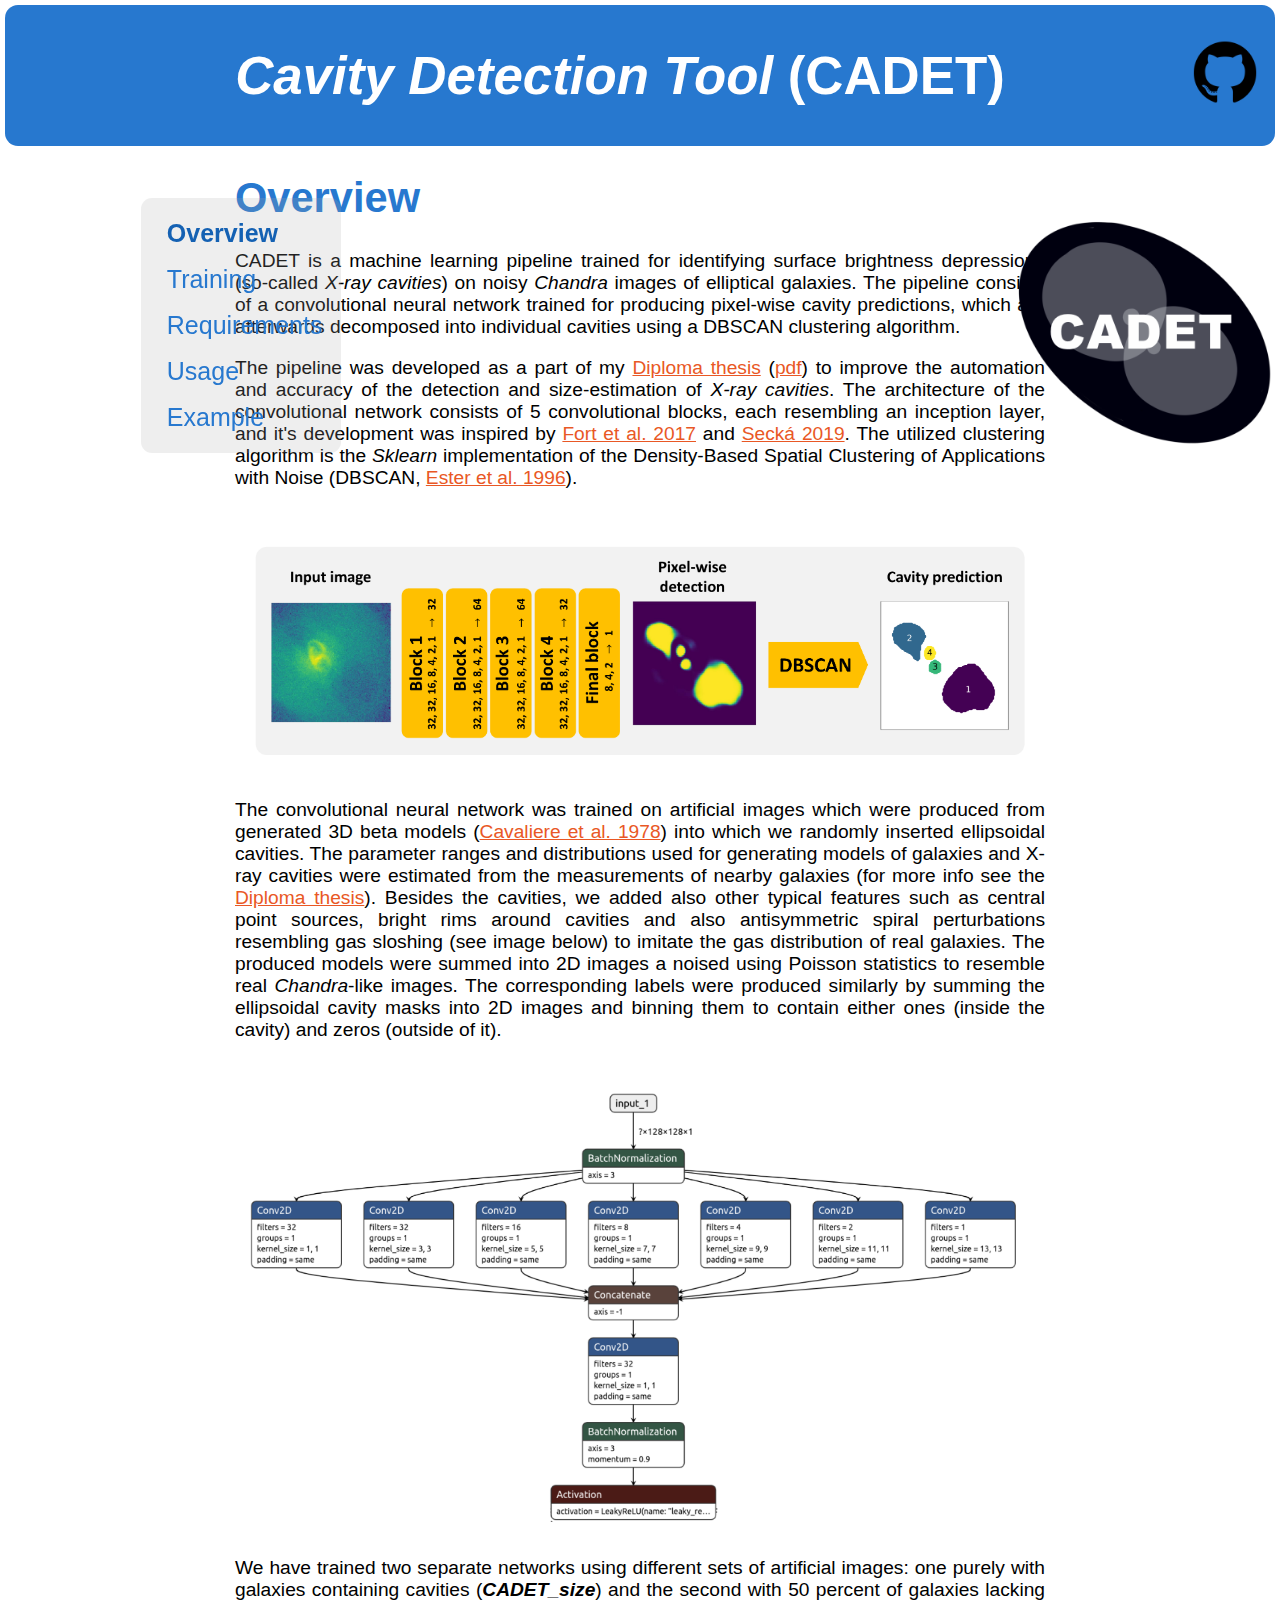
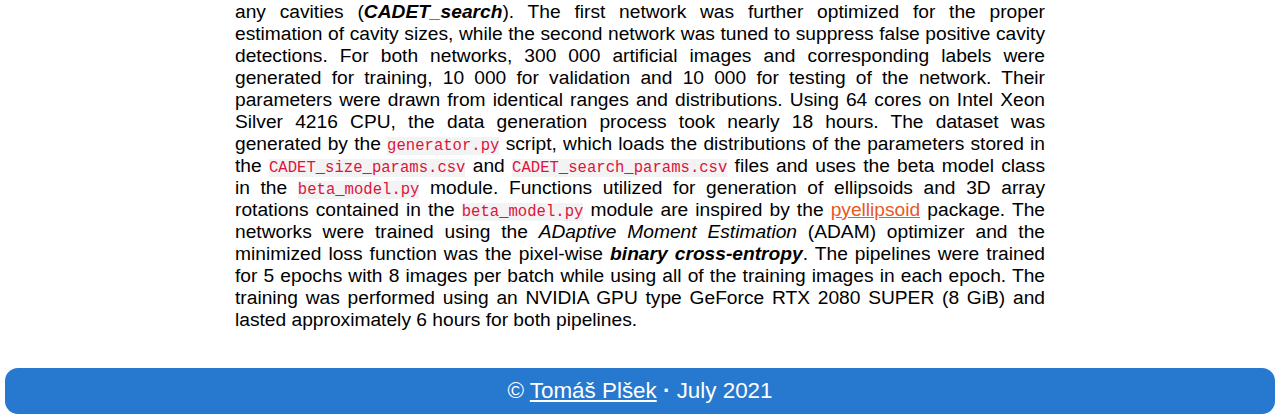
==== commit 909bc9ac: "updating README" ====
--- a/docs/index.html
+++ b/docs/index.html
@@ -8,20 +8,21 @@
 
 <body>
 <link rel="stylesheet" href="styles.css">
-<link rel="stylesheet" href="prism.css">
+<!-- <link rel="stylesheet" href="prism.css"> -->
 
-<header><em>Cavity Detection Tool</em> (CADET)</header>
+<a href="https://github.com/tomasplsek/CADET"><img src="figures/github.png" style="position: relative; width: 100px; left: 0%; top: 17px; float: right; margin-right: 0px;"></a>
 
-<br style="margin: -20px 0;">
-<img src="figures/CADET.png" style="float: right; width: 260px; padding-right: 80px;">
+<header><em>Cavity Detection Tool</em>  (CADET)</header>
 
-<nav class="sidenav">
-<a style="background-color: rgb(20, 97, 179);" id="menu" href="index.html">Overview</a>
+<img src="figures/CADET.png" style="float: right; width: 290px; padding-right: 120px; position: fixed; left: 78%; top: 21%;">
+
+<div class="sidenav">
+<a style="color: rgb(20, 97, 179);font-weight: bold;" id="menu" href="index.html">Overview</a>
 <a id="menu" href="training.html">Training</a>
 <a id="menu" href="requirements.html">Requirements</a>
 <a id="menu" href="usage.html">Usage</a>
 <a id="menu" href="example.html">Example</a>
-</nav>
+</div>
 
 <main>
 
@@ -76,7 +77,7 @@
 
 <br>
 
-<img src="figures/artificial.png" title="Artificial data" style="width: 100%;">
+<img src="figures/model.png" title="Artificial data" style="width: 100%;">
 
 <br>
 
@@ -104,129 +105,14 @@
 
 <br>
 
-<hr>
-
-<br>
-
-<h1>Requirements</h1>
-
-libraries required for using the CADET pipeline:<br>
-<code>astropy</code><br>
-<code>keras</code><br>
-<code>matplotlib</code><br>
-<code>numpy</code><br>
-<code>scipy</code><br>
-<code>sklearn</code><br>
-<code>tensorflow</code><br>
-<code>plotly</code> (optionally)<br><br>
-
-additional libraries for data generation:<br>
-<code>concurrent</code>
-
-<hr>
-
-<h1>Usage</h1>
-
-<p>The CADET pipeline inputs either raw <em>Chandra</em> images with units of counts 
-(numbers of captured photons) or normalized processed background-subtracted 
-and/or exposure-corrected images. When using flux images for instance, try 
-normalizing them by the lowest pixel value so all pixel values are higher 
-than or equal to unity. The input image is afterwards automatically scaled 
-by a logarithm and normalized by the highest pixel value. Currently only 
-128x128 images are supported, however, an improvement that would enable 
-arbitrarily sized images is under development (so-far the images were cropped 
-and re-binned via ciao_contrib (CIAO 4.13), however, an Astropy version is being developed).
-Both the <b><em>CADET_search</em></b> and <b><em>CADET_size</em></b> pipelines 
-are composed as self-standing scripts. Discrimination threshold for the <b><em>CADET_search</em></b> 
-pipeline was set to 0.9 to suppress false positive detections, while the threshold of the 
-<b><em>CADET_size</em></b> pipeline was set to 0.55 so the predicted volumes are not underestimated 
-nor overestimated (for more info see the <a target="_blank" href="https://github.com/tomasplsek/CADET/blob/main/pdfs/diploma_thesis.pdf">Diploma thesis</a>). 
-However, the thresholds of both pipelines are changeable and can be set to an arbitrary value between 0 and 1.
-The scripts can be run by simply calling (possibly with a threshold parameter - float from 0 to 1):
-
-<br><br>
-
-<code>$ python3 CADET_size.py foldername [threshold]</code>
-
-<br><br>
-
-and
-
-<br><br>
-
-<code>$ python3 CADET_search.py foldername [threshold]</code>
-
-<br><br>
-
-which uses all <code>.fits</code> files in the corresponding folder 
-<code>foldername</code>) and saves their raw cavity predictions into the
-<code> .fits</code> files while also properly preserving the WCS coordinates. 
-On the output there is also a <code>.png</code> file showing decomposed 
-cavities and a <code>.txt</code> file containing calculated areas and cavity volumes.
-The volumes of X-ray cavities are calculated under the assumption of a 
-symmetry along the direction from the galactic centre into the centre of 
-the cavity (<em>center of mass</em>). The cavity depth in each point along 
-that direction is assumed to be equal to its width. Thereby produced 3D 
-cavity models can be alternatively viewed or stored in the <code>.npy</code> 
-format for further use (e.g. cavity energy calculation).</p>
-
-<br>
-
-<h2>Convolutional part</h2>
-
-<p>
-The convolutional part can be used separately to produce raw pixel-wise predictions. 
-Since the architecture of the convolutional network was implemented using the 
-functional *Keras* API, the architectures together with trained weights could 
-have been stored in the HDF5 format (<em>CADET_size.h5</em>, <em>CADET_search.h5</em>). 
-The trained models can be simply loaded using the <code>load_model</code> <em>Keras</em> function.
-
-<br><br>
-<code>
-from keras.models import load_model<br>
-from keras.layers import LeakyReLU<br>
-<br>
-model = load_model("CADET_size.h5", custom_objects = {"LeakyReLU": LeakyReLU})<br>
-<br>
-y_pred = model.predict(X)
-</code>
-<br><br>
-
-The network inputs 128x128 images. However, to maintain the compatibility with <em>Keras</em>, 
-the input needs to be reshaped as <code>X.reshape(1, 128, 128, 1)</code> for single image or as 
-<code>X.reshape(len(X), 128, 128, 1)</code> for multiple images.
-</p>
-
-<br>
-
-<hr>
-
-<h1>Example</h1>
-
-<p>
-Here we present an example of the pipeline being used on real <em>Chandra</em> images of giant elliptical galaxies.
-</p>
-
-<div class="row">
-    <div class="column">
-        <a target="_blank" href="https://colab.research.google.com/github/tomasplsek/CADET/blob/main/CADET_example_colab.ipynb">
-        <img src="https://colab.research.google.com/assets/colab-badge.svg" title="Open in Google Colab" style="width: 110px; padding-right: 5px;"></a> 
-    </div>
-    <div class="column">
-        <a target="_blank" href="https://mybinder.org/v2/gh/tomasplsek/CADET/HEAD?filepath=CADET_example_binder.ipynb">
-        <img src="https://mybinder.org/badge_logo.svg" title="Open in Binder" style="width: 102px;"></a>    
-    </div>
-</div>
-
-<br>
-<img src="figures/NGC4696_CADET_size.png" title="Example of CADET utilization for NGC4696" style="width: 100%;">
-<img src="figures/NGC4778_CADET_size.png" title="Example of CADET utilization for NGC4778" style="width: 100%;">
-<img src="figures/NGC5813_CADET_size.png" title="Example of CADET utilization for NGC5813" style="width: 100%;">
-
-<hr>
-
 </section>
 
 </main>
 
-</body>+<footer>
+    &#169; <a target="_blank" style="color:white;" href="https://www.physics.muni.cz/~plsek/index-EN.html">Tomáš Plšek</a> <span style="font-weight: bolder;">&middot;</span> July 2021
+</footer>    
+
+</body>
+
+</html>--- a/docs/styles.css
+++ b/docs/styles.css
@@ -2,13 +2,13 @@
   color:white;
   background-color:rgb(39, 120, 207);
   font-family: arial, sans-serif;
-  font-size: 300%;
+  font-size: 330%;
   text-align: center;
-  margin-left: 0px;
-  margin-right: 0px;
+  padding-left: 60px;
   padding-top: 40px;
   padding-bottom: 40px;
-  font-weight: bold;
+  font-weight: bolder;
+  border-radius: 13px;
 }
 
 body {
@@ -27,12 +27,21 @@
   /* text-align: right; */
 }
 
-img {
+footer {
+  color: white;
+  padding: 10px;
+  font-size: 140%;
+  text-align: center;
+  background-color: rgb(39, 120, 207);
+  border-radius: 13px;
+}
+
+/* img {
   display: block;
   margin-left: auto;
   margin-right: auto;
   width: 100%;
-}
+} */
 
 code {
     /* font-family: Consolas,"courier new"; */
@@ -123,14 +132,18 @@
 }
 
 .sidenav {
-  height: 100%; /* Full-height: remove this if you want "auto" height */
   width: 160px; /* Set the width of the sidebar */
   position: fixed; /* Fixed Sidebar (stay in place on scroll) */
   z-index: 1; /* Stay on top */
-  top: 50%; /* Stay at the top */
-  left: 100px;
+  top: 22%; /* Stay at the top */
+  left: 11%;
   overflow-x: hidden; /* Disable horizontal scroll */
-  padding-top: 20px;
+  padding-top: 15px;
+  padding-bottom: 10px;
+  padding-right: 30px;
+  padding-left: 10px;
+  border-radius: 11px;
+  background-color: rgba(172, 172, 172, 0.2);
 }
 
 /* The navigation menu links */
@@ -138,11 +151,15 @@
   padding: 6px 8px 6px 16px;
   text-decoration: none;
   font-size: 25px;
-  color: #818181;
+  color: rgb(39, 120, 207);
   display: block;
 }
 
 /* When you mouse over the navigation links, change their color */
 .sidenav a:hover {
-  color: #f1f1f1;
-}+  color: rgba(39, 120, 207, 0.6);
+}
+
+#menu {
+  padding-bottom: 11px;
+}
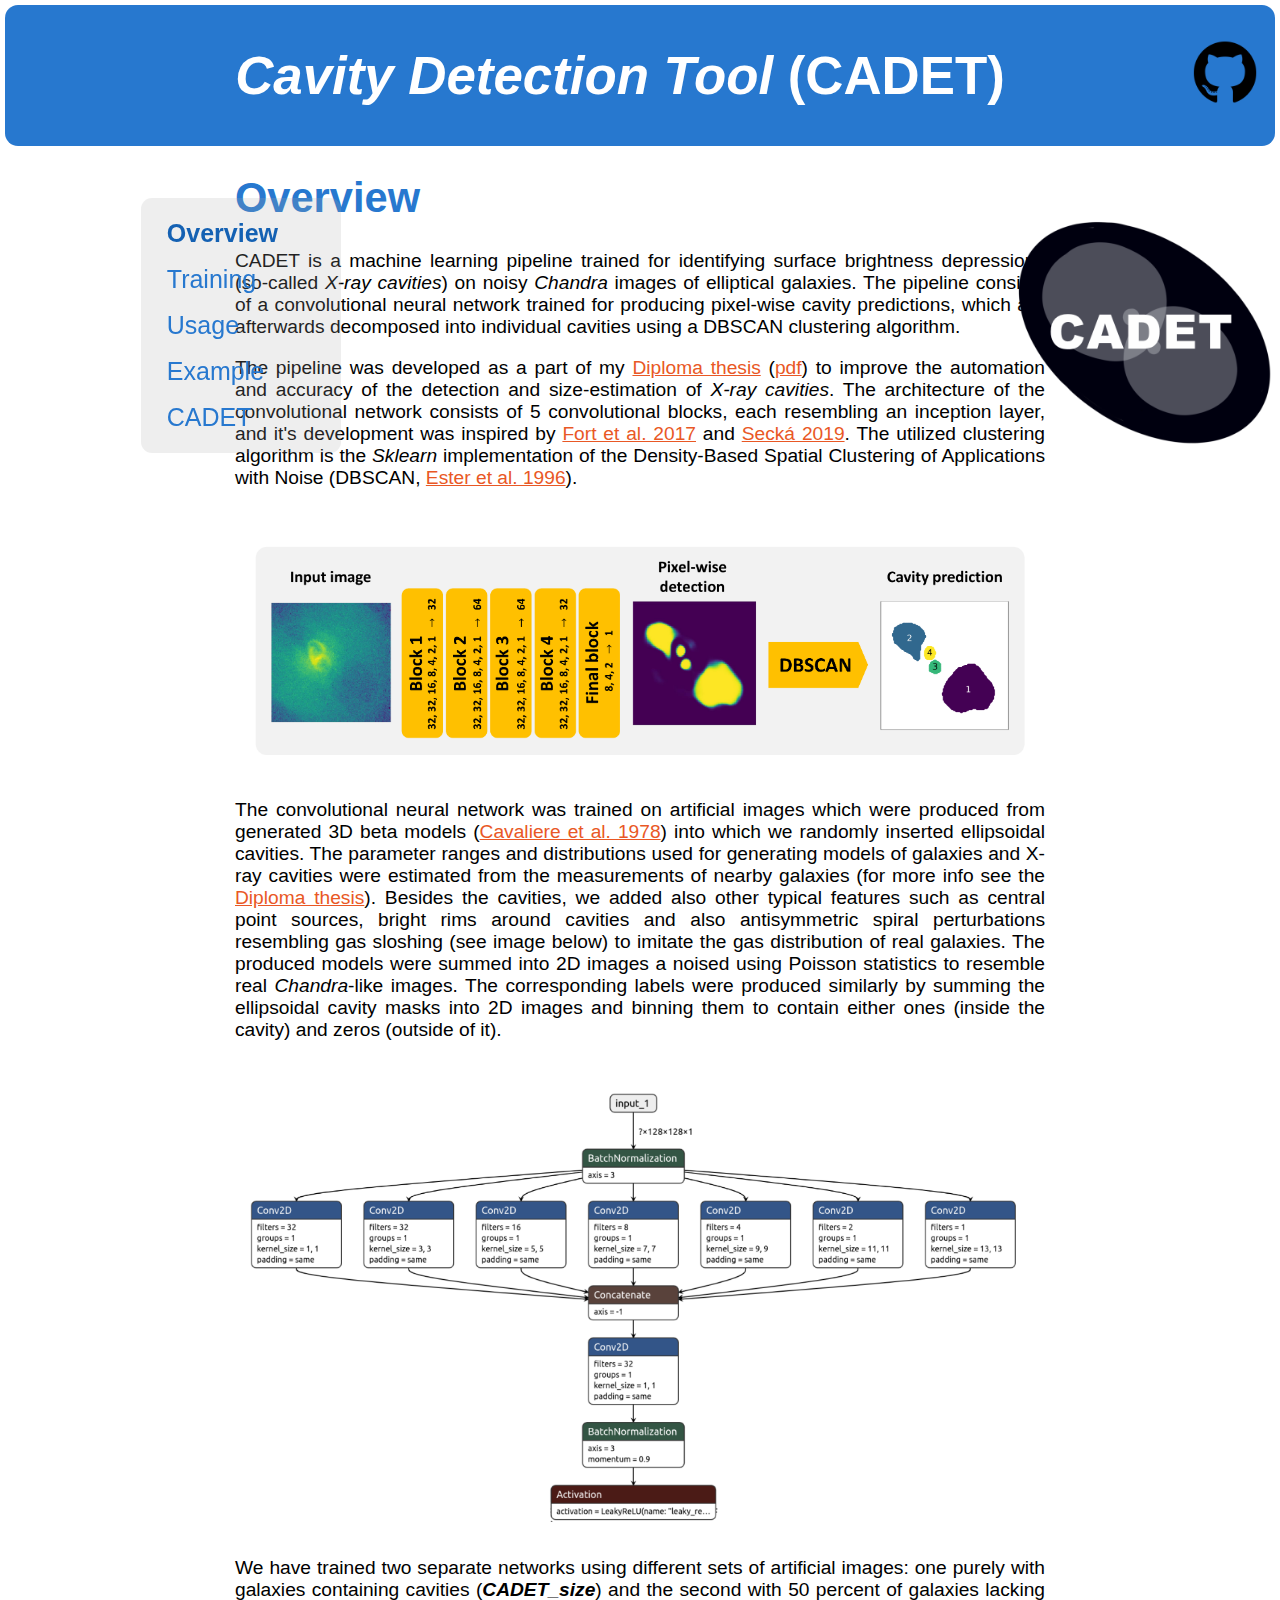
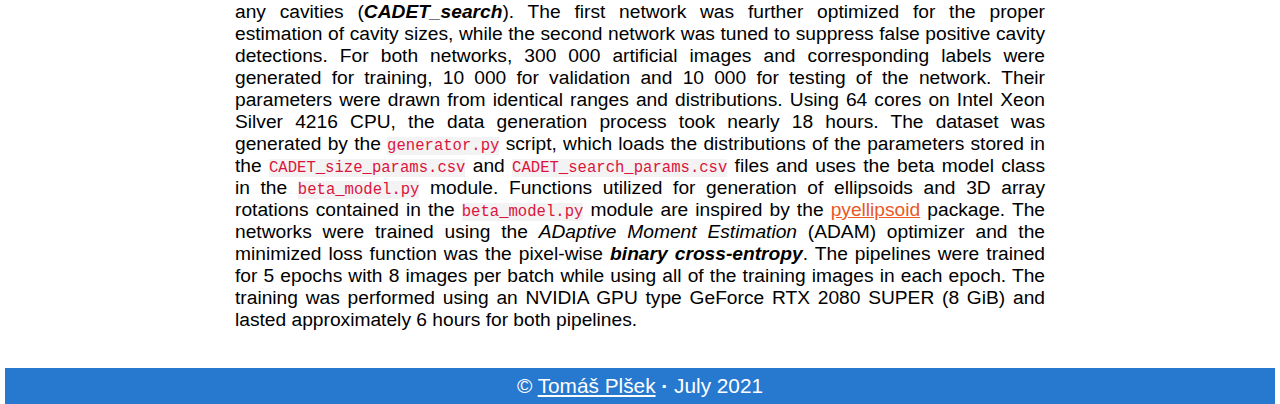
==== commit 926d8849: "updated website" ====
--- a/docs/index.html
+++ b/docs/index.html
@@ -19,9 +19,10 @@
 <div class="sidenav">
 <a style="color: rgb(20, 97, 179);font-weight: bold;" id="menu" href="index.html">Overview</a>
 <a id="menu" href="training.html">Training</a>
-<a id="menu" href="requirements.html">Requirements</a>
+<!-- <a id="menu" href="requirements.html">Requirements</a> -->
 <a id="menu" href="usage.html">Usage</a>
 <a id="menu" href="example.html">Example</a>
+<a id="menu" href="CADET.html">CADET</a>
 </div>
 
 <main>
--- a/docs/styles.css
+++ b/docs/styles.css
@@ -14,6 +14,7 @@
 body {
   /* width: 800px; */
   margin: auto;
+  height:100vh;
   background-color:white;
   padding: 5px;
   font-family: arial, sans-serif
@@ -22,18 +23,33 @@
 main {
   margin: auto;
   width: 850px;
+  min-height: calc(100vh - 40px);
   background-color:white;
   border-radius: 15px;
   /* text-align: right; */
 }
 
-footer {
+/* footer {
   color: white;
   padding: 10px;
   font-size: 140%;
   text-align: center;
   background-color: rgb(39, 120, 207);
   border-radius: 13px;
+} */
+
+footer {
+  margin: auto;
+  text-align: center;
+  font-size: 130%;
+  line-height: 4vh;
+  height: 4vh;
+  color: white;
+  background-color: rgb(39, 120, 207);
+  clear: both;
+  /* position: absolute; */
+  /* height: 200px;
+  margin-top: -200px; */
 }
 
 /* img {
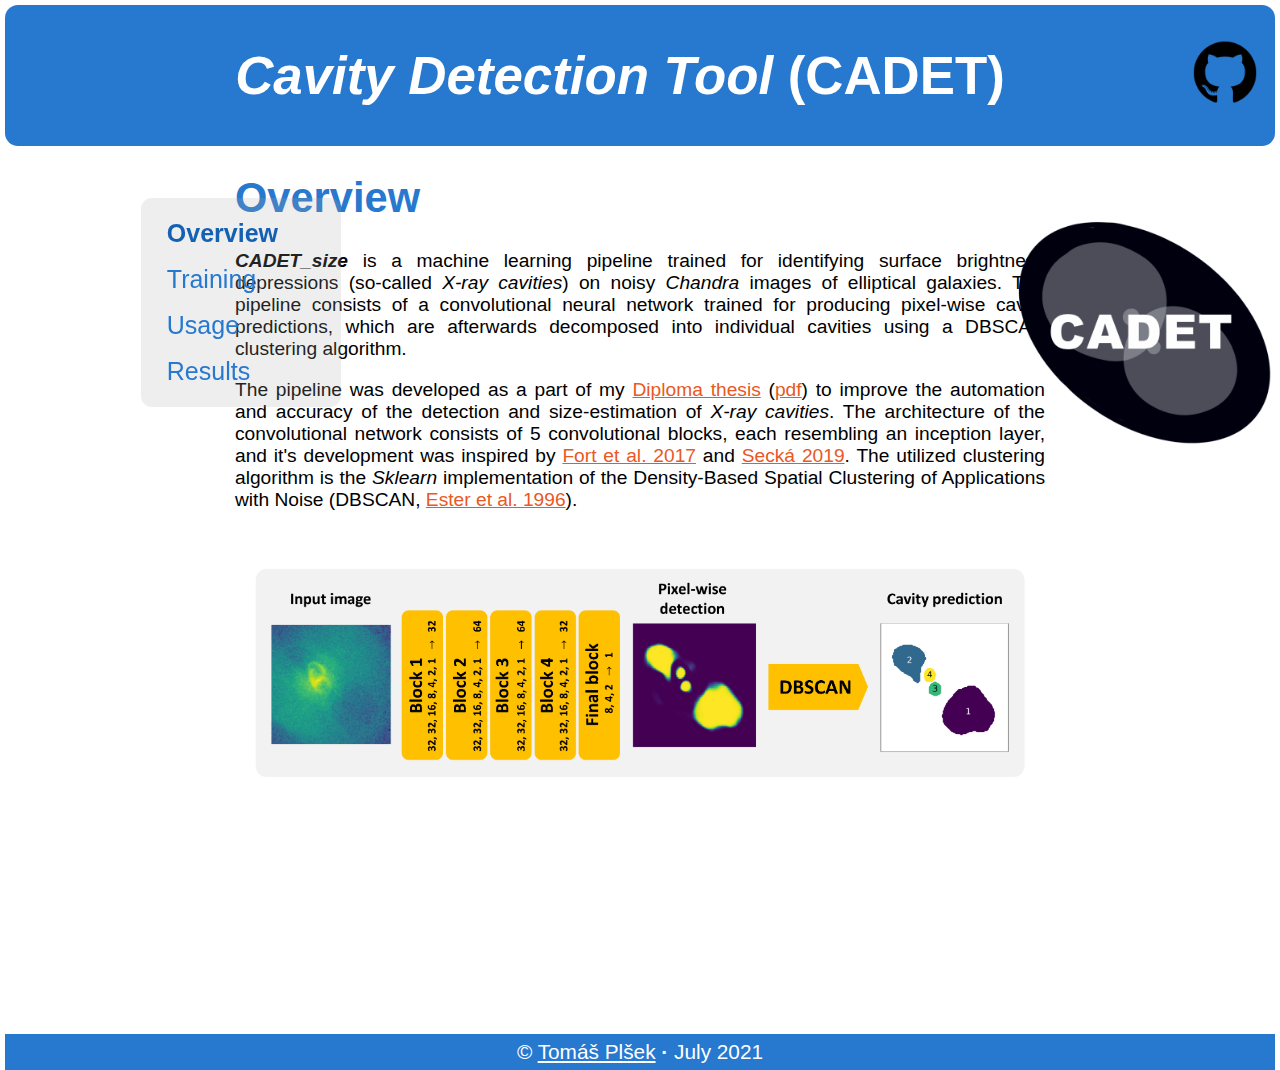
==== commit c6cad713: "updated website" ====
--- a/docs/index.html
+++ b/docs/index.html
@@ -2,7 +2,7 @@
 <html lang="en">
 <head>
 <title>CADET</title>
-<link rel="icon" href="figures/logo.png">
+<link rel="icon" href="figures/CADET.png">
 <meta http-equiv="Content-Type" content="text/html; charset=UTF-8">
 </head>
 
@@ -21,8 +21,9 @@
 <a id="menu" href="training.html">Training</a>
 <!-- <a id="menu" href="requirements.html">Requirements</a> -->
 <a id="menu" href="usage.html">Usage</a>
-<a id="menu" href="example.html">Example</a>
-<a id="menu" href="CADET.html">CADET</a>
+<a id="menu" href="results.html">Results</a>
+<!-- <a id="menu" href="example.html">Example</a> -->
+<!-- <a id="menu" href="CADET.html">CADET</a> -->
 </div>
 
 <main>
@@ -32,7 +33,7 @@
 <h1>Overview</h1>
 
 <p>
-CADET is a machine learning pipeline trained for identifying surface 
+<b><em>CADET_size</em></b> is a machine learning pipeline trained for identifying surface 
 brightness depressions (so-called <em>X-ray cavities</em>) on noisy <em>Chandra</em> 
 images of elliptical galaxies. The pipeline consists of a convolutional 
 neural network trained for producing pixel-wise cavity predictions, 
@@ -60,29 +61,65 @@
 
 <br>
 
+<!-- <h2>Network architecture</h2>
+
 <p>
-The convolutional neural network was trained on artificial images which were 
-produced from generated 3D beta models 
-(<a target="_blank" href="https://ui.adsabs.harvard.edu/abs/1978A%26A....70..677C/abstract">Cavaliere et al. 1978</a>) 
-into which we randomly inserted ellipsoidal cavities. The parameter ranges and 
-distributions used for generating models of galaxies and X-ray cavities were 
-estimated from the measurements of nearby galaxies (for more info see the 
-<a target="_blank" href="https://github.com/tomasplsek/CADET/blob/main/pdfs/diploma_thesis.pdf">Diploma thesis</a>). 
-Besides the cavities, we added also other typical features such as central point sources, 
-bright rims around cavities and also antisymmetric spiral perturbations resembling gas 
-sloshing (see image below) to imitate the gas distribution of real galaxies. The produced models were summed 
-into 2D images a noised using Poisson statistics to resemble real <em>Chandra</em>-like images. 
-The corresponding labels were produced similarly by summing the ellipsoidal cavity masks 
-into 2D images and binning them to contain either ones (inside the cavity) and zeros (outside of it).
+
+On the input of the CNN, there is a single channel 128x128 image. Since radial profiles of β-models in 
+both real and simulated images are rather exponential, we transform the input images by a decimal 
+logarithm (the value of each pixel was raised by one to avoid calculating the logarithm of zero).
+Before the images are processed by the first Inception-like convolutional block, they are further 
+normalized in mini-batches by a batch-normalization layer within the convolutional neural network.
+
+<br class="longbr">
+
+The architecture of the convolutional neural network is similar to that developed by Fort2017 and 
+is composed of a series of 5 convolutional blocks. Each block resembles an Inception-like layer (Szegedy2015) 
+as it applies a set of multiple parallel 2D convolutions with various kernel sizes and concatenates 
+their outputs. Inception layers within the first 4 blocks consist of convolutional layers with 32 of 1x1 
+filters, 32 of 3x3 filters, 16 of 5x5 filters, 8 of 7x7 filters, 4 of 9x9 filters, 2 of 11x11 filters, and one 13x13 filter. 
+The output of each convolutional layer within the Inception-like layer is activated by Rectified Linear 
+Unit (ReLU; Fukushima1975) activation function, which brings non-linear elements into the network, 
+and then normalized by batch normalization (Ioffe2015). Each Inception layer is then followed by a 
+2D convolutional layer with 32 or 64 of 1x1 filters, which is introduced mainly due to dimensionality reduction.
+The output of this convolutional layer is also activated using the ReLU activation function and batch-normalized. 
+The 1x1 convolutional layers are, in order to prevent overfitting, followed by a dropout layer, where 
+the dropout rate was varied as a hyper-parameter.
+
+<br class="longbr">
+
+The convolutional neural network is ended by a final block, which is as well composed as an Inception-like 
+layer but differs from the previous blocks by the numbers and sizes of individual 2D convolutional 
+filters (8 of 8x8 filters, 4 of 16x16 filters, 2 of 32x32 filters, and one 64x64 filter) and also 
+by the activation function of the last 1x1 convolutional filter. Since the output of the network is 
+intended to be a prediction of whether a corresponding pixel belongs to a cavity (value 1) or not (value 0), 
+the activation function of the final layer was set to be the <em>sigmoid</em> function, which 
+outputs real numbers in the range between 0 and 1.
+
+<br class="longbr">
+
+In total, the network has 563 146 trainable parameters and the size of the model is 7.4 MB. Weights 
+of individual 2D convolutional layers were generated using He initialization (He2015) and biases 
+were initialized with low but non-zero values (0.01). 
+
+<br class="longbr">
+
+On the output of the CNN, there is a pixel-wise prediction of the same shape as the input image 
+with a value in each pixel ranging from 0 to 1, which expresses whether that pixel corresponds to a cavity or not.
+The pixel-wise prediction is then decomposed into individual X-ray cavities using the DBSCAN clustering 
+algorithm. Before the decomposition, a pair of discrimination thresholds are applied for the pixel-wise 
+prediction excluding low-significance regions and keeping only solid cavity predictions while properly 
+estimating their areas and volumes.
+
 </p>
 
 <br>
 
-<img src="figures/model.png" title="Artificial data" style="width: 100%;">
+<img src="figures/netron_full.png" title="Network architecture" style="width: 100%;"> -->
 
 <br>
 
-<p>
+<!-- <p>
 We have trained two separate networks using different sets of artificial images:
 one purely with galaxies containing cavities (<b><em>CADET_size</em></b>) and the second with
 50 percent of galaxies lacking any cavities (<b><em>CADET_search</em></b>). The first network
@@ -102,7 +139,7 @@
 The pipelines were trained for 5 epochs with 8 images per batch while using all of 
 the training images in each epoch. The training was performed using an NVIDIA GPU 
 type GeForce RTX 2080 SUPER (8 GiB) and lasted approximately 6 hours for both pipelines.
-</p>
+</p> -->
 
 <br>
 
--- a/docs/styles.css
+++ b/docs/styles.css
@@ -12,7 +12,6 @@
 }
 
 body {
-  /* width: 800px; */
   margin: auto;
   height:100vh;
   background-color:white;
@@ -59,13 +58,32 @@
   width: 100%;
 } */
 
-code {
-    /* font-family: Consolas,"courier new"; */
-    color: crimson;
-    background-color: rgba(97, 97, 97, 0.075);
-    /* padding: 3px; */
+/* code {
+    color: rgb(0, 0, 0);
+    border-radius: 2px;
+    background-color:rgba(155, 155, 155, 0.137);
     font-size: 100%;
-  }
+} */
+
+#python_code {
+  /* font-family: Consolas,"courier new"; */
+  color: rgb(0, 0, 0);
+  background-color:rgba(155, 155, 155, 0);
+  /* padding: 3px; */
+  font-size: 100%;
+}
+
+.python_code {
+  /* margin: 4px; */
+  overflow: hidden;
+  border-radius: 4px;
+  /*  border: solid 1px black;*/
+  background-color:rgba(155, 155, 155, 0.137);
+  padding-top: 12px;
+  padding-bottom: 12px;
+  padding-left: 15px;
+  padding-right: 15px;
+}
 
 address {
   font-style: normal;
@@ -111,9 +129,18 @@
   margin-left: 20px;
 }
 
-#shortbr{
+/* #shortbr{
   display: block;
   margin: 5px 0;
+} */
+
+
+.shortbr{
+  margin-bottom: 8px;
+}
+
+.longbr{
+  margin-bottom: 20px;
 }
 
 #minusbr{
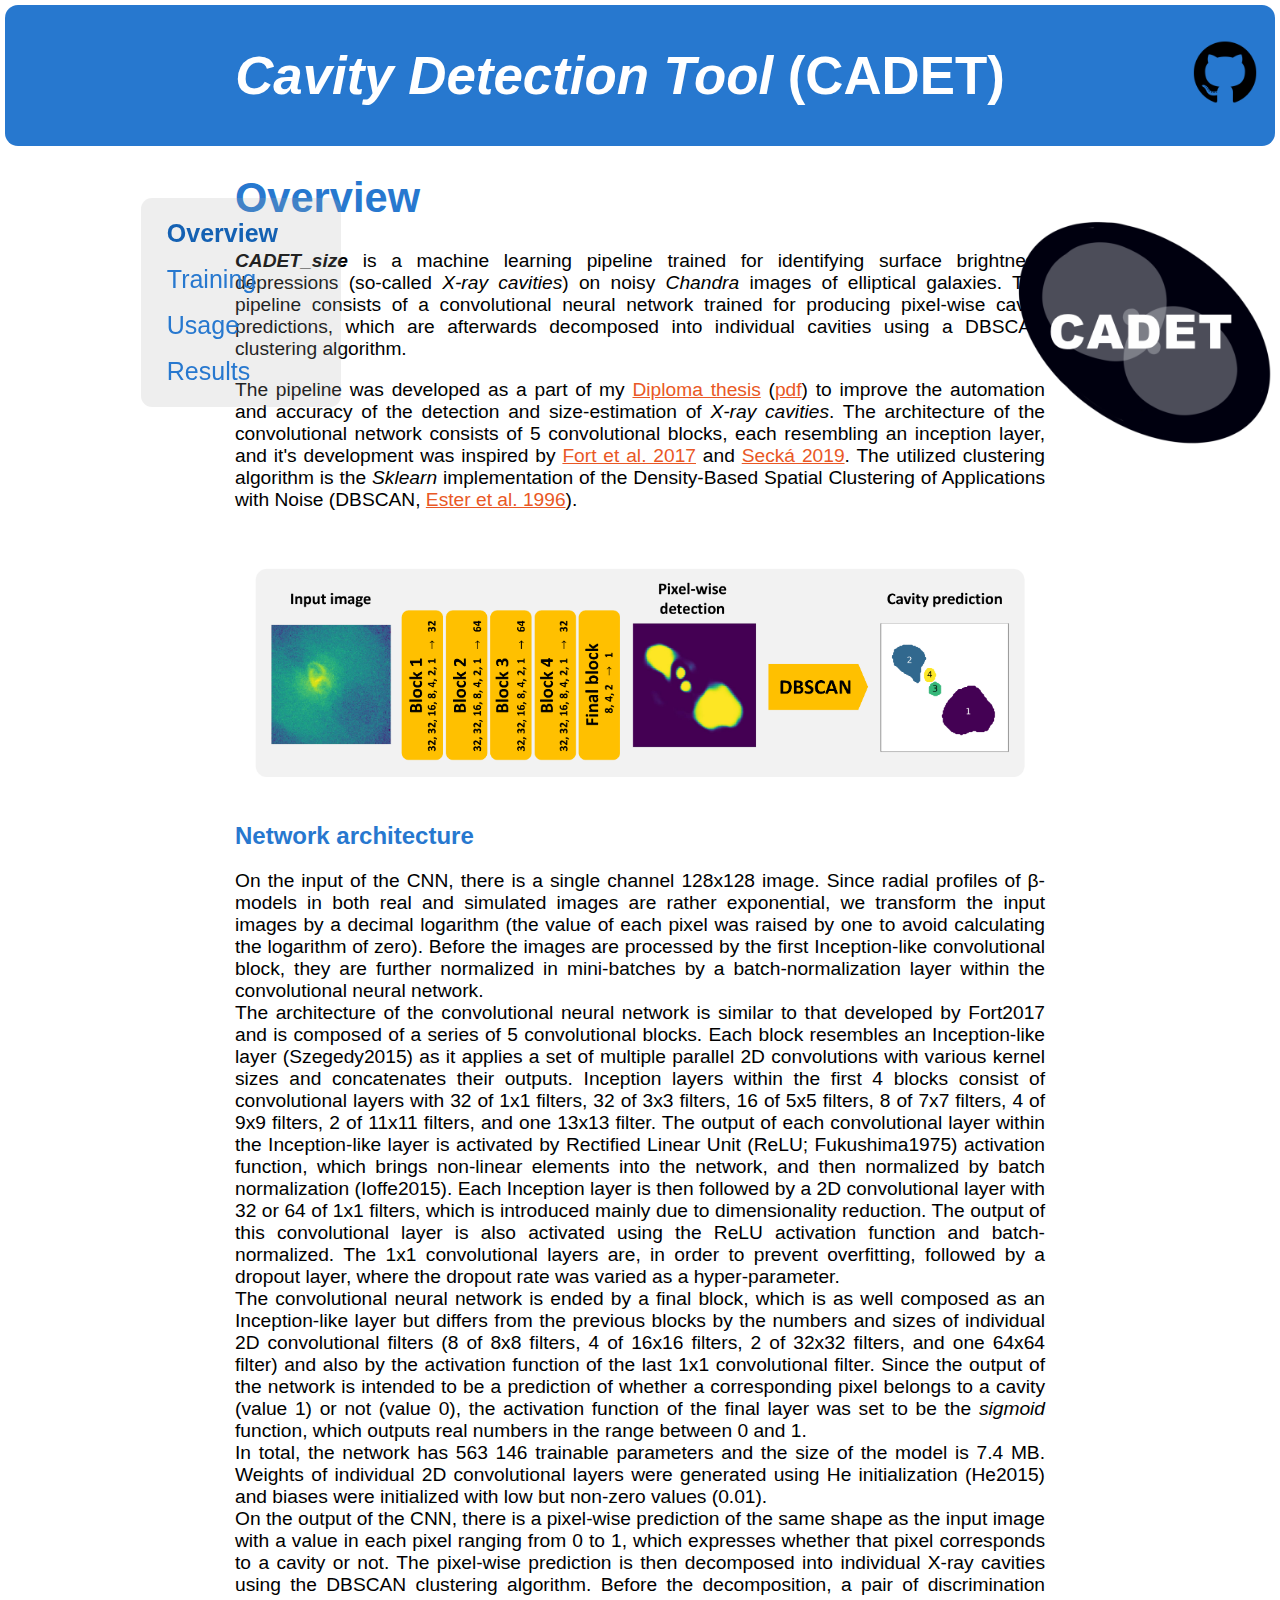
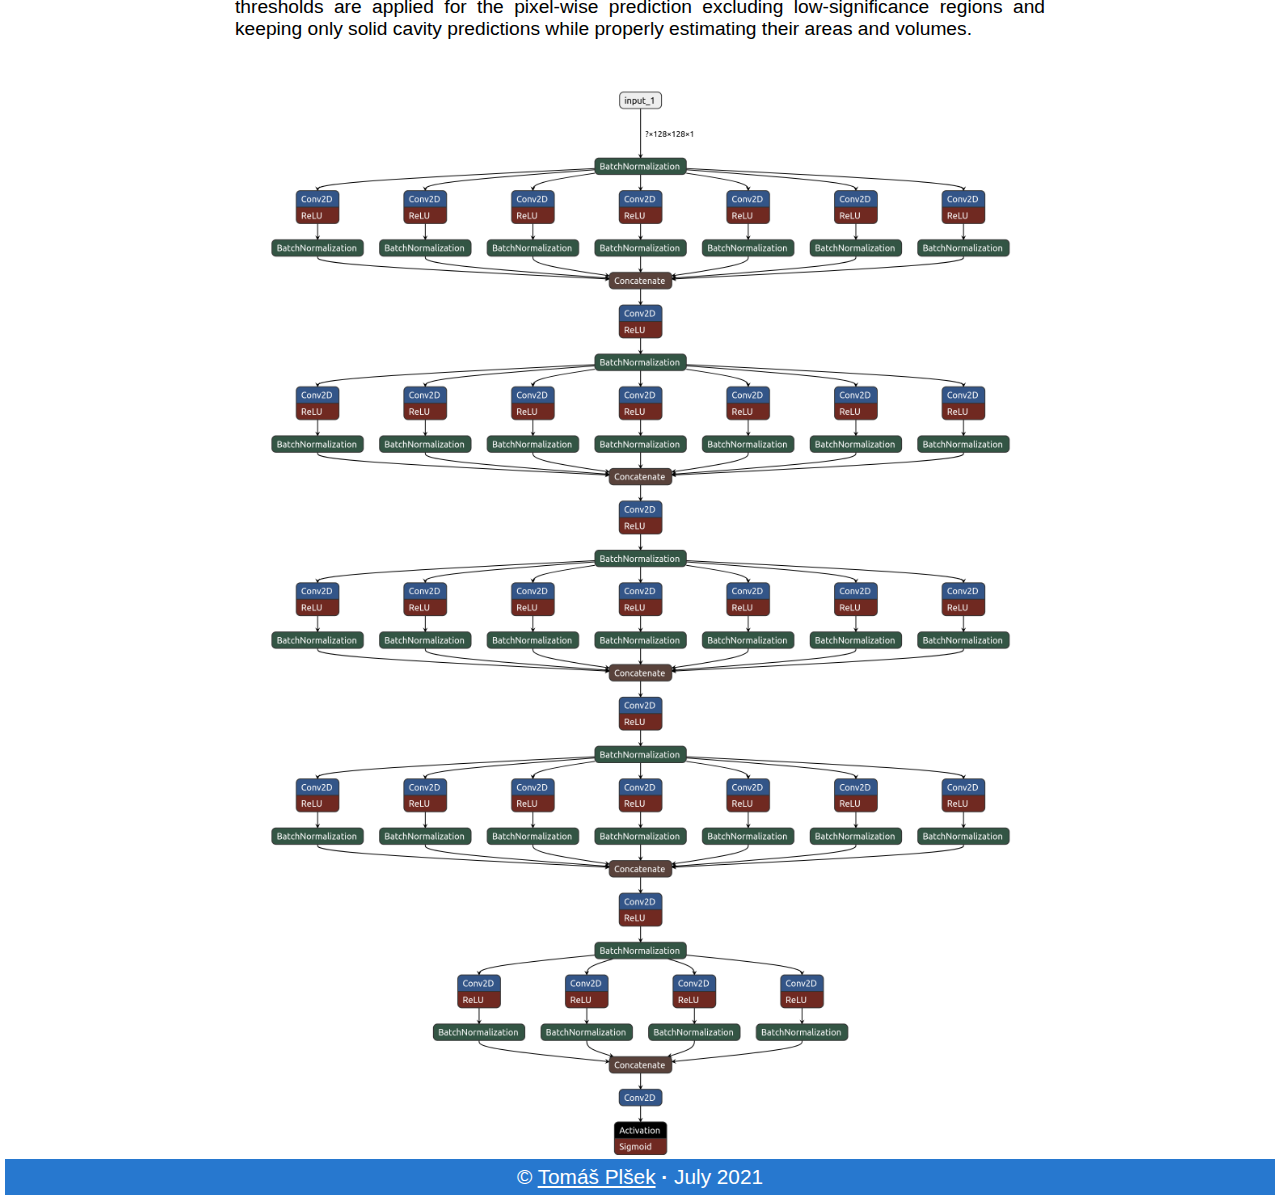
==== commit b29f1976: "updated website" ====
--- a/docs/index.html
+++ b/docs/index.html
@@ -61,7 +61,7 @@
 
 <br>
 
-<!-- <h2>Network architecture</h2>
+<h2>Network architecture</h2>
 
 <p>
 
@@ -115,33 +115,9 @@
 
 <br>
 
-<img src="figures/netron_full.png" title="Network architecture" style="width: 100%;"> -->
+<img src="figures/netron_full.png" title="Network architecture" style="width: 100%;">
 
-<br>
-
-<!-- <p>
-We have trained two separate networks using different sets of artificial images:
-one purely with galaxies containing cavities (<b><em>CADET_size</em></b>) and the second with
-50 percent of galaxies lacking any cavities (<b><em>CADET_search</em></b>). The first network
-was further optimized for the proper estimation of cavity sizes, while the second network
-was tuned to suppress false positive cavity detections. For both networks, 300 000
-artificial images and corresponding labels were generated for training, 10 000 for
-validation and 10 000 for testing of the network. Their parameters were drawn from
-identical ranges and distributions. Using 64 cores on Intel Xeon Silver 4216 CPU, 
-the data generation process took nearly 18 hours. The dataset was generated by the
-<code>generator.py</code> script, which loads the distributions of the parameters stored in 
-the <code>CADET_size_params.csv</code> and <code>CADET_search_params.csv</code> files and uses the beta
-model class in the <code>beta_model.py</code> module. Functions utilized for generation of 
-ellipsoids and 3D array rotations contained in the <code>beta_model.py</code> module are inspired 
-by the <a target="_blank" href="https://pypi.org/project/pyellipsoid/">pyellipsoid</a> package. 
-The networks were trained using the <em>ADaptive Moment Estimation</em> (ADAM) optimizer 
-and the minimized loss function was the pixel-wise <b><em>binary cross-entropy</em></b>. 
-The pipelines were trained for 5 epochs with 8 images per batch while using all of 
-the training images in each epoch. The training was performed using an NVIDIA GPU 
-type GeForce RTX 2080 SUPER (8 GiB) and lasted approximately 6 hours for both pipelines.
-</p> -->
-
-<br>
+<br class="longbr">
 
 </section>
 
